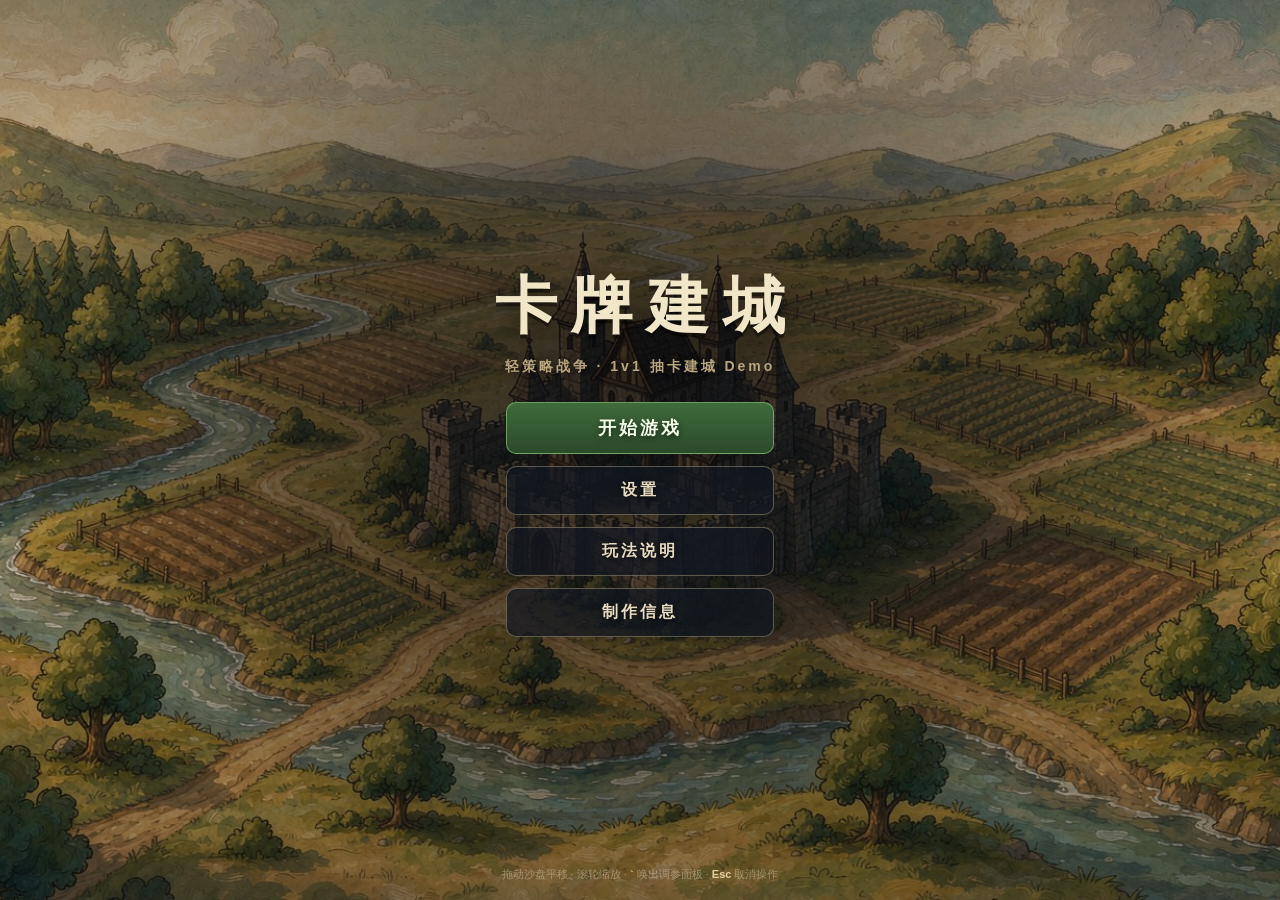
==== index.html @ 08266a79 "Pages 部署树（第七十五次·无等轴）：运行必需文件瘦身版（vivid 底图+卡面+据点+台基等轴观感由代码程序化）+ README-作品集/云试玩报告保留" ====
<!DOCTYPE html>
<html lang="zh-CN">
<head>
<meta charset="UTF-8">
<meta name="viewport" content="width=device-width, initial-scale=1.0, maximum-scale=1.0, user-scalable=no, viewport-fit=cover">
<meta name="apple-mobile-web-app-capable" content="yes">
<title>卡牌建城 · 轻策略战争 Demo</title>
<link rel="icon" href="data:,">
<link rel="stylesheet" href="css/style.css">
</head>
<body>

<div id="app">
  <div id="stage">
    <canvas id="game" hidden></canvas>

    <!-- ============ UI 层（逻辑坐标 1280×720，由引擎整体缩放） ============
         网格制沙盘铺满 + 常驻手牌栏 + 右下角功能角标 + 弹出式抽卡/牌库
    -->
    <div id="ui">

      <!-- ---------- 顶栏（第六十次修订：组件化木横幅 —— 木纹平铺底 + 盾槽/圆槽/齿轮槽装饰件，资源叠槽内） ---------- -->
      <header id="topbar">
        <img class="tb-deco s-shield" src="assets/ui/topbar/slot-shield.png" alt="">
        <div class="tb-clock">
          <span id="clock">15:00</span>
          <span class="tb-sub" id="tickinfo">Tick 0 / 180</span>
        </div>

        <div class="tb-res"><span class="res-slot"><img class="tb-deco s-circle" src="assets/ui/topbar/slot-circle.png" alt=""><img class="res-ico" src="assets/ui/icons/energy.png" alt=""></span><b id="res-energy">20</b></div>
        <div class="tb-res"><span class="res-slot"><img class="tb-deco s-circle" src="assets/ui/topbar/slot-circle.png" alt=""><img class="res-ico" src="assets/ui/icons/food.png" alt=""></span><b id="res-food">40</b></div>
        <div class="tb-res"><span class="res-slot"><img class="tb-deco s-circle" src="assets/ui/topbar/slot-circle.png" alt=""><img class="res-ico" src="assets/ui/icons/soldier.png" alt=""></span><b id="tag-soldiers">0 / 60</b></div>

        <!-- ★ 第六十九次修订：事件预警条 + 事件 chip 从 display:none 的 #legacy-info 搬回顶栏
             —— 此前"查看/化解事件"与"事件预警"整个不可达（fulltest S11c 抓到的真 bug） -->
        <span id="event-meter" title="距下一张事件牌"><i id="event-bar-fill"></i><b id="event-bar-label">?</b></span>
        <span id="event-chip-slot" title=""></span>
        <button id="btn-policy" class="tb-btn tb-btn-text" title="查看/颁布政策"><img class="tb-ico" src="assets/ui/icons/ic-scroll.png" alt="">政策</button>
        <div class="tb-btns">
          <button id="btn-menu" class="tb-btn tb-btn-icon" title="主界面"><img class="tb-ico" src="assets/ui/icons/ic-home.png" alt=""></button>
          <button id="btn-pause" class="tb-btn tb-btn-icon" title="暂停 / 继续"><img class="tb-ico" src="assets/ui/icons/ic-pause.png" alt=""></button>
          <button id="btn-reset" class="tb-btn tb-btn-icon" title="重置本局"><img class="tb-ico" src="assets/ui/icons/ic-reset.png" alt=""></button>
          <button id="btn-debug" class="tb-btn tb-btn-icon" title="调参面板（快捷键 `）"><img class="tb-ico" src="assets/ui/icons/ic-tune.png" alt=""></button>
        </div>
      </header>

      <!-- 隐藏保留：旧顶栏信息位的 id（ui.js 仍在更新；视觉信息已由顶栏横幅与沙盘标签承接） -->
      <div id="legacy-info" style="display:none">
        <span class="tag" id="tag-castle">主城 Lv1</span>
        <span class="tag" id="tag-slots">建筑位 0 / 10</span>
        <span id="policy-tray"></span>
        <span id="event-meter"><i id="event-bar-fill"></i><b id="event-bar-label">?</b></span>
        <span class="tag tag-dim" id="tag-phase"></span>
      </div>
      <!-- ---------- 主体 ---------- -->
      <main id="main">

        <!-- 沙盘：Canvas 铺满，城市格逐格对齐 -->
        <section id="board">
          <canvas id="sandbox"></canvas>
          <div id="relic-tray" title="遗物：弃牌奖励获得，永久生效"></div>

          <div class="board-head">
            <span class="bh-title">沙盘</span>
            <span class="muted">拖动平移 · 滚轮缩放 · 点我方部队再点建筑派兵 · 悬停顶栏资源看产出明细</span>
            <span class="bh-right">
              <button id="btn-recenter" class="bh-btn">⌖ 回城</button>
              <span class="muted">可建 <b id="slot-count">0</b>/<b id="slot-max">10</b> 格</span>
              <span class="muted" id="road-budget" title="道路额度：每方主动铺路的格数上限（预设官道、桥不占额度）。铺满后要拆掉旧路才能继续铺。单价随已铺格数递增（每 20 格 +1⚡）。">道路 <b id="road-count">0</b>/<b id="road-cap">100</b> <b id="road-price"></b></span>
            </span>
          </div>

          <div id="hint" class="hint">点右下角「抽卡」翻 5 张 → 挑便宜的买 → 把手牌拖到地图空地上建造（必须与主城或己方建筑相邻）</div>

          <!-- 选中建筑/主城时的操作条 -->
          <div id="tile-actions" class="hidden">
            <span id="ta-title"></span>
            <button id="ta-upgrade" class="ta-btn ta-up"></button>
            <button id="ta-demolish" class="ta-btn ta-del"></button>
            <button id="ta-close" class="ta-close">×</button>
          </div>

          <!-- 右下角功能角标：牌库 / 抽卡 / 弃牌 -->
          <div id="corner-ui">
            <button class="corner-btn corner-danger" id="btn-discard" title="弃牌模式：点一张手牌弃掉">
              <img class="ck-icon" src="assets/ui/icons/ic-discard.png" alt="">
              <b class="ck-badge" id="discard-count">0</b>
              <em class="ck-label">弃牌</em>
            </button>
            <button class="corner-btn" data-modal="pool">
              <img class="ck-icon" src="assets/ui/icons/ic-deck.png" alt="">
              <b class="ck-badge" id="pool-count">0</b>
              <em class="ck-label">牌库</em>
            </button>
            <button class="corner-btn corner-primary" data-modal="shop">
              <img class="ck-icon" src="assets/ui/icons/ic-draw.png" alt="">
              <b class="ck-badge" id="shop-cost">1</b>
              <em class="ck-label">抽卡</em>
            </button>
            <button class="corner-btn corner-gold" data-modal="quest">
              <img class="ck-icon" src="assets/ui/icons/ic-quest.png" alt="">
              <b class="ck-badge" id="quest-star">☆0</b>
              <em class="ck-label">任务</em>
            </button>
          </div>
        </section>

        <!-- 常驻手牌栏 -->
        <section id="hand-bar">
          <div class="row-body">
            <div id="hand-slots" class="card-row"></div>
            <div class="hb-spacer"></div>
            <span class="muted hb-count" id="hand-count">0 / 5</span>
          </div>
        </section>

      </main>

      <!-- 资源产出明细（鼠标悬停顶栏三个资源时弹出） -->
      <div id="res-tip" class="hidden"></div>

      <!-- 胜负结算 -->
      <div id="result-overlay" class="hidden">
        <div id="result-card">
          <div id="result-icon"></div>
          <div id="result-title"></div>
          <div id="result-sub"></div>
          <div class="result-btns">
            <button id="result-restart">再来一局</button>
            <button id="result-menu" class="result-btn-ghost">回到主界面</button>
          </div>
        </div>
      </div>

    </div><!-- /#ui -->

    <!-- ---------- 弹出层：抽卡 / 牌库 ---------- -->
    <div id="modal" class="hidden">
      <div class="modal-box">
        <div class="modal-head">
          <span class="rh-title" id="modal-title">抽卡</span>
          <span class="muted" id="modal-sub"></span>
          <button id="modal-close" class="modal-close">×</button>
        </div>
        <div class="modal-body">
          <div id="pane-shop" class="pane">
            <div id="shop-cards" class="card-row"></div>
            <div class="shop-foot">
              <button id="btn-open" class="btn btn-primary">抽取 · 3 ⚡</button>
              <div id="shop-hint" class="muted small">点击候选卡按标价买入 · 买完拖下方手牌到城市格建造</div>
              <div id="shop-cur-cost" class="muted small"></div>
            </div>
          </div>
          <div id="pane-reward" class="pane hidden">
            <div id="reward-cards" class="reward-cards"></div>
          </div>
          <div id="pane-policy" class="pane hidden">
            <div id="policy-cards" class="reward-cards"></div>
            <div id="policy-hint" class="muted small"></div>
          </div>
          <div id="pane-quest" class="pane hidden">
            <div id="quest-list"></div>
          </div>
          <div id="pane-pool" class="pane hidden">
            <div id="pool-cards" class="pool-grid"></div>
          </div>
        </div>
      </div>
    </div>

    <!-- ---------- 主界面（覆盖层，最后渲染 → 永远在最上） ---------- -->
    <div id="menu">
      <div id="menu-bg"></div>
      <div class="menu-inner">
        <div class="menu-brand">
          <h1 class="menu-title" id="menu-title">卡牌建城</h1>
          <p class="menu-sub" id="menu-sub">轻策略战争 · 1v1 抽卡建城 Demo</p>
        </div>

        <div class="menu-btns" id="menu-btns">
          <button class="menu-btn menu-btn-primary" data-act="start">开始游戏</button>
          <button class="menu-btn" data-act="settings">设置</button>
          <button class="menu-btn" data-act="help">玩法说明</button>
          <button class="menu-btn" data-act="about">制作信息</button>
        </div>

        <div class="menu-panel hidden" id="menu-panel">
          <div class="mp-head">
            <span class="mp-title" id="mp-title"></span>
            <button class="mp-close" id="mp-close" title="返回">×</button>
          </div>
          <div class="mp-body" id="mp-body"></div>
        </div>

        <div class="menu-foot">拖动沙盘平移 · 滚轮缩放 · <b>`</b> 唤出调参面板 · <b>Esc</b> 取消操作</div>
      </div>
    </div>

  </div><!-- /#stage -->

  <!-- 调试面板：按 ` 或 D 唤出 -->
  <div id="debug" class="hidden">
    <div class="dbg-head">调试面板 <span id="fps">60</span> fps
      <button id="dbg-close">×</button>
    </div>
    <div id="dbg-body"></div>
  </div>
</div>

<!-- 竖屏引导（第四十八次修订）：手机竖屏时提示横屏；桌面（宽 > 820px）不受影响。
     纯 CSS 控制（媒体查询），无 JS 参与 -->
<div id="rotate-hint">
  <div class="rh-icon">📱</div>
  <div class="rh-text">请将手机<b>横过来</b>游玩<br><span>本作为横屏设计 · 1v1 沙盘战场需要横向空间</span></div>
</div>

<!-- 新手引导（第四十八次修订）：开局选择界面 + 软引导层（手指/气泡/跳过）。
     逻辑在 js/tutorial.js；由 menu.js start() 的新局分支触发 -->
<div id="tut-choice" class="hidden">
  <div class="tc-box">
    <div class="tc-title">第一次玩？</div>
    <div class="tc-sub">6 步教你完成开局（抽卡 → 建城 → 出兵），大约 1 分钟。<br>引导期间游戏暂停，随时可以跳过。</div>
    <button id="tut-accept" class="tb-btn tc-accept">查看新手引导</button>
    <button id="tut-skip" class="tb-btn tb-btn-ghost">跳过，直接开始</button>
  </div>
</div>
<div id="tutorial" class="hidden">
  <div id="tut-bubble" class="hidden">
    <div id="tut-text"></div>
    <button id="tut-next" class="tb-btn hidden">下一步</button>
  </div>
  <div id="tut-finger" class="hidden">👆</div>
  <button id="tut-skip-run" class="tb-btn tb-btn-ghost">跳过引导 »</button>
</div>

<!-- 顺序不能改：engine -> config -> game -> sandbox -> ui -> menu -> main -->
<script src="js/engine.js"></script>
<script src="js/config.js"></script>
<script src="js/game.js"></script>
<script src="js/sandbox.js"></script>
<script src="js/ui.js"></script>
<script src="js/menu.js"></script>
<script src="js/tutorial.js"></script>
<script src="js/main.js"></script>
<script>
/* 竖屏提示双保险（第七十五次修订）：微信 X5/XWeb 内核对 orientation 媒体查询的
 * 旋转响应不可靠（用户实机：转横屏后提示不消失）。JS 监听 resize 显式控制显隐，
 * 内联样式优先级高于 CSS 媒体查询；桌面（宽 > 820px）不受影响。 */
(function () {
  var el = document.getElementById('rotate-hint');
  if (!el) return;
  function sync() {
    var portrait = window.innerHeight > window.innerWidth;
    var narrow = window.innerWidth <= 820;
    el.style.display = (portrait && narrow) ? 'flex' : 'none';
  }
  window.addEventListener('resize', sync);
  window.addEventListener('orientationchange', sync);
  sync();
})();
</script>
</body>
</html>
---- css/style.css ----
/* ---------- 顶栏（★ 第六十次修订：组件化木横幅 —— 木纹平铺底 + 盾槽/圆槽/齿轮槽装饰件，资源叠槽内） ---------- */
/* ★ 第六十五次修订：顶栏高度此前被装饰件（盾牌固有 275px）撑到 275px —— 面板写的是 flex:0 0 56px，
 *   但 flex item 的 min-height:auto 会以内容最小高度为准，于是沙盘被压到只剩 433px。
 *   改为「写死高度 + min-height:0 + 装饰件 height:100%」，恢复设计意图。 */
:root { --tb-h: 64px; }
#topbar {
  flex: 0 0 var(--tb-h); height: var(--tb-h); min-height: 0;
  box-shadow: inset 0 3px 7px rgba(0,0,0,.5), inset 0 -4px 9px rgba(0,0,0,.45), 0 3px 8px rgba(0,0,0,.5);
  display: flex; align-items: center; gap: 4px;
  padding: 0 10px 0 4px;
  white-space: nowrap;
  background: url('../assets/ui/topbar/topbar-wood-tile.png') repeat-x left center / auto 100%;
  border: none;
  pointer-events: auto;
  position: relative;
}
.tb-deco { height: 100%; width: auto; display: block; filter: drop-shadow(0 2px 3px rgba(0,0,0,.6)); }
.tb-clock {
  display: flex; flex-direction: column; line-height: 1.15;
  min-width: 128px; white-space: nowrap;
}
.tb-clock #clock { font-size: 20px; font-weight: 800; font-variant-numeric: tabular-nums; color: #f0e8d8; }
.tb-clock .tb-sub { font-size: 10.5px; color: #c8d4e4; font-variant-numeric: tabular-nums; }
.tb-res {   /* 资源组：圆槽徽章（内嵌图标） + 数字 */
  position: relative;
  display: flex; align-items: center; gap: 9px;
  height: 100%; padding: 0 15px 0 2px; white-space: nowrap; flex: 0 0 auto;
}
.res-slot { position: relative; width: 46px; height: 46px; flex: 0 0 46px; display: flex; align-items: center; justify-content: center;
            filter: drop-shadow(0 2px 3px rgba(0,0,0,.55)); }
.res-slot .s-circle { position: absolute; inset: 0; width: 100%; height: 100%; }
.res-slot .res-ico { position: relative; z-index: 1; width: 27px; height: 27px; background: none; border-radius: 0; }
.tb-res b { white-space: nowrap; font-size: 20px; font-weight: 800; color: #f4ecdc; text-shadow: 0 1px 2px rgba(0,0,0,.6); font-variant-numeric: tabular-nums; }

.tb-btns { margin-left: auto; display: flex; gap: 6px; align-items: center; flex: 0 0 auto; }
.tb-btn {
  pointer-events: auto; font: inherit; font-weight: 700;
  padding: 5px 12px; border-radius: 6px;
  border: none; filter: drop-shadow(0 2px 3px rgba(0,0,0,.55));
  background: url('../assets/ui/crops/btn-stone.png') center / 100% 100% no-repeat;
  color: #f4ecd8; text-shadow: 0 1px 2px rgba(0,0,0,.65);
  cursor: pointer; transition: filter .12s, transform .1s;
}
.tb-btn-text { font-size: 13px; white-space: nowrap; display: inline-flex; align-items: center; gap: 6px; }
.tb-ico { width: 26px; height: 26px; display: block; }
.tb-btn-icon .tb-ico { width: 27px; height: 27px; }
.tb-btn.on { filter: brightness(1.25) saturate(1.2); box-shadow: inset 0 0 0 2px rgba(255,209,102,.9); }
.tb-btn-icon { width: 42px; height: 34px; padding: 0; font-size: 17px; display: flex; align-items: center; justify-content: center; }
.tb-btn:hover { filter: brightness(1.18); }
.tb-btn:active { transform: scale(.96); }/* =============================================================
 * style.css —— 卡牌建城 Demo（Phase 3a）
 *
 * 视觉参考《卡牌城镇》(Cardboard Town)：蓝图风卡牌 + 网格草地地图
 * 逻辑分辨率 1280×720，由引擎把 #ui 整体 scale 到窗口，故此处一律写逻辑 px
 * ============================================================= */

* { margin: 0; padding: 0; box-sizing: border-box; }

html, body {
  width: 100%; height: 100%; overflow: hidden;
  background: #0a0f16;
  font-family: -apple-system, "PingFang SC", "Microsoft YaHei", "Helvetica Neue", sans-serif;
  color: #e8eef8;
  touch-action: none;
  user-select: none; -webkit-user-select: none;
  -webkit-tap-highlight-color: transparent;
}

#app { position: relative; width: 100%; height: 100dvh; display: flex; align-items: center; justify-content: center; }
#stage { position: relative; overflow: hidden; }
#game { display: block; width: 100%; height: 100%; background: #0f1420; }
#game[hidden] { display: none; }

#ui {
  position: absolute; left: 0; top: 0;
  /* ★ 第四十八次修订：尺寸由引擎按窗口动态设置（响应式），不再固定 1280×720 */
  width: 100%; height: 100%;
  pointer-events: none;
  display: flex; flex-direction: column;
  background: #0b1018;
  overflow: hidden;
}

/* ==================== 顶栏 ==================== */

/* ---------- 弹窗（★ 第六十三次修订：i2i 横版羊皮纸木框 panel-wide.png，替换 CSS 纯色）
 * ★ 第六十五次修订：合并此前重复三份的 .modal-head/.modal-close 规则（后者一直在覆盖前者），
 *   并把标题/副标题改成"两行式"大字排版 —— 标题独占一行大字衬线，副标题下沉一行。 */
.modal-box {
  width: 800px; height: 512px; max-height: none;
  border-radius: 6px; border: none;
  background: url('../assets/ui/panel-wide.jpg') center / 100% 100% no-repeat;
  box-shadow: 0 18px 50px rgba(0,0,0,.6);
  padding: 5.6% 6.2% 4.4% 6.4%;             /* 内容落在羊皮纸内区（木框厚约 5.4%/8%） */
  display: flex; flex-direction: column; gap: 8px;
  position: relative;
}
.modal-head { display: flex; flex-direction: column; align-items: flex-start; gap: 1px; }
.modal-head .rh-title {
  font-size: 25px; font-weight: 800; letter-spacing: 2px; line-height: 1.15; color: #4a3520;
  font-family: Georgia, 'Times New Roman', 'Songti SC', 'SimSun', serif;
  text-shadow: 0 1px 0 rgba(255,250,235,.85), 0 2px 4px rgba(120,90,55,.22);
}
#modal-sub { font-size: 13.5px; line-height: 1.3; letter-spacing: .5px; color: #6b5744; }
.modal-close {
  position: absolute; right: 5.2%; top: 6.2%;
  margin: 0; font: inherit; font-size: 20px; line-height: 1;
  width: 34px; height: 34px; border-radius: 50%;
  border: 1px solid rgba(74,53,32,.35); background: rgba(74,53,32,.10);
  color: #4a3520; cursor: pointer;
  display: flex; align-items: center; justify-content: center;
}
.modal-close:hover { background: rgba(74,53,32,.24); }
.modal-body { flex: 1 1 auto; min-height: 0; }
.modal-box .muted { color: #6b5744; }
#legacy-info { display: none; }

/* ==================== 主体 ==================== */

#main { flex: 1 1 auto; display: flex; flex-direction: column; gap: 6px; padding: 6px; min-height: 0; position: relative; }

/* ---------- 沙盘 ---------- */

#board {
  flex: 1 1 auto; position: relative; min-height: 0;
  /* ★ 第四十八次修订：min-height 300px 会在手机横屏（390px 高）把顶栏+手牌挤出屏幕；
   *   改 0 交给 flex 分配 —— 桌面高度充裕时沙盘照样撑满，行为不变。 */
  border-radius: 12px; border: 1px solid #2d4426;
  background: #44692f;
  overflow: hidden;
  pointer-events: auto;
}

#sandbox { position: absolute; inset: 0; width: 100%; height: 100%; display: block; cursor: grab; }
#sandbox.grabbing { cursor: grabbing; }

.board-head {
  position: absolute; left: 0; right: 0; top: 0;
  display: flex; align-items: center; gap: 10px;
  padding: 6px 12px;
  background: linear-gradient(rgba(8,14,10,.78), rgba(8,14,10,0));
  pointer-events: none;
}
.bh-title { font-size: 15px; font-weight: 800; color: #dbe8d0; letter-spacing: 1px; }
.bh-right { margin-left: auto; display: flex; align-items: center; gap: 10px; }
/* ★ 第六十五次修订：小按钮同样素材化（plate-green 九宫格），替换纯色胶囊 */
.bh-btn {
  pointer-events: auto;
  font: inherit; font-size: 13px; font-weight: 700;
  padding: 4px 12px; border-radius: 0; color: #f2ecdc;
  background: none;
  border: 9px solid transparent;
  border-image: url('../assets/ui/buttons/plate-green.png') 16% fill stretch;
  text-shadow: 0 1px 2px rgba(0,0,0,.75);
  cursor: pointer; transition: filter .12s;
  display: inline-flex; align-items: center; gap: 5px;
}
.bh-btn:hover { filter: brightness(1.18); }
.bh-ico { width: 17px; height: 17px; display: block; filter: drop-shadow(0 1px 1px rgba(0,0,0,.6)); }
.muted { font-size: 12px; color: #9db894; }
.muted b { color: #dbe8d0; }

/* ==================== 资源产出明细（悬停顶栏资源弹出） ==================== */

#res-tip {
  position: absolute;
  z-index: 400;
  min-width: 230px; max-width: 320px;
  padding: 9px 11px;
  border-radius: 10px;
  border: 1px solid #33507a;
  background: rgba(12,20,32,.97);
  box-shadow: 0 10px 30px rgba(0,0,0,.6);
  pointer-events: none;
  font-size: 11px;
  color: #cfe0f5;
}
#res-tip.hidden { display: none; }
.rt-head {
  display: flex; align-items: baseline; justify-content: space-between; gap: 12px;
  font-weight: 800; color: #fff;
  padding-bottom: 5px; margin-bottom: 5px;
  border-bottom: 1px solid rgba(255,255,255,.14);
}
.rt-head b { color: #7ed957; }
.rt-head.rt-cost { margin-top: 8px; color: #ffb877; }
.rt-head.rt-cost b { color: #ff9f43; }
.rt-list { list-style: none; display: flex; flex-direction: column; gap: 3px; }
.rt-list li { display: flex; justify-content: space-between; gap: 14px; color: #9dbdd8; }
.rt-list li b { color: #e8eef8; font-variant-numeric: tabular-nums; white-space: nowrap; }
.rt-list li.rt-none { color: #5f7593; }
.rt-list li.rt-boost { color: #c4b5fd; }
.rt-list li.rt-boost b { color: #c4b5fd; }

#outer-list {
  position: absolute; left: 10px; top: 30px;
  display: flex; flex-direction: column; gap: 4px;
  pointer-events: none;
}
.outer-item {
  display: flex; align-items: center; gap: 6px;
  padding: 2px 8px; border-radius: 6px;
  background: rgba(10,18,10,.55); border: 1px solid rgba(255,255,255,.12);
  font-size: 10px; color: #cfe0d0;
}
.oi-icon { font-size: 11px; }
.oi-name { font-weight: 700; }
.oi-sub { margin-left: 4px; color: #a9c9a0; font-variant-numeric: tabular-nums; }

/* ---------- 城市格（逐格对齐到地图格子，透明底） ---------- */

#city-grid { position: absolute; inset: 0; pointer-events: none; }

.cell {
  position: absolute;
  display: flex; flex-direction: column;
  align-items: center; justify-content: center;
  overflow: hidden;
  pointer-events: auto;
  transition: box-shadow .12s, background .12s;
}
.cell.blocked { pointer-events: none; }
.cell.empty { cursor: pointer; }
.cell.empty .cell-plus { font-size: 14px; color: rgba(255,255,255,.4); text-shadow: 0 1px 2px rgba(0,0,0,.6); }
.cell.castle { cursor: default; }
.cell.castle .cell-icon { font-size: 22px; filter: drop-shadow(0 2px 3px rgba(0,0,0,.5)); }
.cell.built { background: rgba(18,28,44,.6); border-radius: 6px; }

.cell-icon { font-size: 15px; line-height: 1; }
.cell-name { font-size: 9px; font-weight: 800; line-height: 1.1; color: #fff; text-shadow: 0 1px 2px rgba(0,0,0,.85); }
.cell-name .lv { color: #ffd23f; font-size: 8px; }
.cell-sub { font-size: 8px; color: #eef4ff; text-shadow: 0 1px 2px rgba(0,0,0,.85); line-height: 1.1; }

.cell-acts { display: flex; gap: 2px; }
.mini {
  pointer-events: auto; font: inherit; font-size: 8px; line-height: 1;
  padding: 2px 3px; border-radius: 3px;
  border: 1px solid rgba(255,255,255,.35);
  background: rgba(15,25,40,.85); color: #e8f0ff;
  cursor: pointer; white-space: nowrap;
}
.mini:hover { filter: brightness(1.3); }
.mini:disabled { opacity: .4; cursor: default; filter: none; }
.mini-danger { background: rgba(60,18,18,.88); color: #ffc9c9; border-color: rgba(255,120,120,.4); }
.mini-merge { background: rgba(20,42,16,.88); color: #c0f0a0; border-color: rgba(140,220,110,.4); }
.mini-castle { background: rgba(60,50,10,.9); color: #ffd23f; border-color: rgba(255,210,63,.45); }

.cell.pending { box-shadow: inset 0 0 0 2px #ffd23f88; }
.cell-badge {
  position: absolute; left: 0; right: 0; bottom: 0;
  font-size: 7px; text-align: center; background: #ffd23f; color: #1a1400; font-weight: 700;
}
.cell.drop-ok { box-shadow: inset 0 0 0 3px #4a9eff, inset 0 0 18px rgba(74,158,255,.4); }
.cell.drop-merge { box-shadow: inset 0 0 0 3px #7ed957, inset 0 0 18px rgba(126,217,87,.4); }

/* 提示条 */
.hint {
  position: absolute; left: 12px; bottom: 10px;
  font-size: 13px; color: #eaf4e0;
  padding: 5px 14px; border-radius: 999px;
  background: rgba(8,14,8,.82);
  border: 1px solid rgba(255,255,255,.18);
  white-space: nowrap; max-width: 900px;
  overflow: hidden; text-overflow: ellipsis;
  pointer-events: none; transition: color .15s, border-color .15s;
}
.hint-flash { color: #ffd23f; border-color: #c9a227; }

/* ---------- 格子操作条（选中建筑/主城时出现） ---------- */

#tile-actions {
  position: absolute; left: 40%; top: 40%;
  transform: translateX(-50%);
  display: flex; align-items: center; gap: 8px;
  padding: 7px 10px 7px 14px;
  border-radius: 11px;
  border: 1px solid #3a5580;
  background: rgba(14,24,38,.96);
  box-shadow: 0 8px 24px rgba(0,0,0,.55);
  pointer-events: auto;
  max-width: 640px;
}
#tile-actions.hidden { display: none; }
#ta-title {
  font-size: 12px; font-weight: 700; color: #e8eef8;
  font-variant-numeric: tabular-nums;
  white-space: nowrap; overflow: hidden; text-overflow: ellipsis;
}
.ta-btn {
  font: inherit; font-size: 12px; font-weight: 700;
  padding: 6px 12px; border-radius: 7px;
  border: 1px solid rgba(255,255,255,.35);
  background: rgba(255,255,255,.1); color: #e8eef8;
  cursor: pointer; white-space: nowrap;
  transition: background .12s, border-color .12s;
}
.ta-btn:hover { background: rgba(255,255,255,.2); }
.ta-btn:disabled { opacity: .4; cursor: default; }
.ta-btn.hidden { display: none; }
.ta-up { background: rgba(74,158,255,.22); border-color: rgba(74,158,255,.7); }
.ta-del { background: rgba(160,60,60,.28); border-color: rgba(255,120,120,.55); }
.ta-close {
  font: inherit; font-size: 15px; line-height: 1;
  width: 22px; height: 22px; border-radius: 6px;
  border: 1px solid rgba(255,255,255,.3); background: transparent;
  color: #9dbdd8; cursor: pointer;
}
.ta-close:hover { color: #fff; background: rgba(255,255,255,.15); }

/* ---------- 拖兵幽灵 ---------- */

.troop-ghost {
  position: fixed; z-index: 950;
  pointer-events: none;
  padding: 5px 12px;
  border-radius: 999px;
  border: 2px solid #4a9eff;
  background: rgba(10,20,34,.92);
  color: #fff;
  font-size: 14px; font-weight: 800;
  font-variant-numeric: tabular-nums;
  box-shadow: 0 6px 18px rgba(0,0,0,.55), 0 0 0 3px rgba(74,158,255,.25);
}

/* ---------- 胜负结算 ---------- */

#result-overlay {
  position: fixed; inset: 0; z-index: 900;
  display: flex; align-items: center; justify-content: center;
  background: rgba(4,8,14,.82);
  backdrop-filter: blur(3px);
}
#result-overlay.hidden { display: none; }
#result-card {
  text-align: center;
  padding: 34px 50px 30px;
  border-radius: 8px;
  border: 3px solid #6b4a2a;
  background: #ece0c6 url('../assets/ui/panel-wide.jpg') center / 100% 100% no-repeat;
  box-shadow: 0 24px 70px rgba(0,0,0,.7), inset 0 0 0 1px rgba(255,236,200,.5);
}
#result-icon { font-size: 56px; line-height: 1.1; filter: drop-shadow(0 3px 6px rgba(0,0,0,.4)); }
#result-title { font-size: 30px; font-weight: 900; margin-top: 8px; letter-spacing: 2px; color: #3a2c18; font-family: Georgia, 'Times New Roman', serif; text-shadow: 0 1px 0 rgba(255,244,214,.9); }
#result-sub { font-size: 13px; color: #5f4c38; margin-top: 8px; }
#result-restart {
  font: inherit; font-size: 14px; font-weight: 700;
  margin-top: 20px; padding: 10px 30px; border-radius: 9px;
  border: none;
  background: url('../assets/ui/crops/btn-stone.png') center / 100% 100% no-repeat;
  color: #f4ecd8; text-shadow: 0 1px 2px rgba(0,0,0,.65);
  cursor: pointer;
}
#result-restart:hover { filter: brightness(1.18); }

/* ---------- 右下角功能角标 ---------- */

#corner-ui {
  position: absolute; right: 12px; bottom: 10px;
  display: flex; gap: 8px;
  pointer-events: auto;
}
.corner-btn {
  font: inherit; position: relative;
  width: 68px; height: 68px;
  border-radius: 10px;
  border: 1px solid rgba(201,184,144,.45);
  background-color: #241c14;
  background-image: linear-gradient(180deg, rgba(255,236,200,.10), rgba(0,0,0,.28));
  box-shadow: inset 0 1px 0 rgba(255,236,200,.18), inset 0 -6px 12px rgba(0,0,0,.45);
  color: #fff; cursor: pointer;
  display: flex; flex-direction: column; align-items: center; justify-content: center;
  box-shadow: 0 4px 14px rgba(0,0,0,.45), inset 0 0 0 1px rgba(255,236,200,.22);
  transition: transform .1s, filter .12s;
}
.corner-btn:hover { transform: translateY(-2px); filter: brightness(1.12); }
.corner-btn.active { border-color: #ffd23f; box-shadow: 0 0 0 2px #ffd23f55, 0 4px 14px rgba(0,0,0,.45); }
/* ★ 第六十六次修订：三个 --shield 变量随盾影底图一并废弃 */
.corner-primary { border-color: rgba(255,209,102,.75); }
.corner-danger  { border-color: rgba(255,138,122,.6); }
/* ★ 第六十六次修订：盾影底图已废弃（图标本身即素材，叠加显得"拼接"） */
.corner-btn .ck-icon { position: relative; z-index: 1; filter: drop-shadow(0 2px 3px rgba(0,0,0,.7)); }
.corner-danger.active { border-color: #ff8f8f; box-shadow: 0 0 0 2px #ff8f8f55, 0 4px 14px rgba(0,0,0,.45); }
.ck-icon { width: 32px; height: 32px; display: block; object-fit: contain; }
.ck-badge {
  position: absolute; top: -6px; right: -6px;
  min-width: 22px; height: 18px; padding: 0 5px;
  border-radius: 999px; background: #ffd23f; color: #1a1400;
  font-size: 12px; font-weight: 800; line-height: 20px;
  font-variant-numeric: tabular-nums; box-shadow: 0 2px 5px rgba(0,0,0,.4);
}
.ck-label { font-style: normal; font-size: 12px; font-weight: 700; margin-top: 2px; }
.corner-btn.pulse { animation: pulse 1.6s infinite; }
@keyframes pulse {
  0%   { box-shadow: 0 0 0 0 rgba(255,210,63,.5), 0 4px 14px rgba(0,0,0,.45); }
  70%  { box-shadow: 0 0 0 10px rgba(255,210,63,0), 0 4px 14px rgba(0,0,0,.45); }
  100% { box-shadow: 0 0 0 0 rgba(255,210,63,0), 0 4px 14px rgba(0,0,0,.45); }
}

/* ---------- 手牌（第五十三次修订：无框化，对齐参考图 style-ref-2 第 6 板块） ----------
 * 卡牌直接浮在沙盘底部（居中扇形），**没有手牌面板** —— 沙盘吃满整行，地图更大。
 * 容器只负责定位，不拦截点击；弃牌区/hand-count 浮动在手牌两侧。 */

#hand-bar {
  position: absolute; left: 0; right: 0; bottom: 0;
  z-index: 30;
  display: flex; flex-direction: column; gap: 4px;
  padding: 0 0 10px;
  background: none; border: none; box-shadow: none; border-radius: 0;
  min-height: 0; flex: none;
  pointer-events: none;                 /* 容器透明不拦截，卡牌自身恢复 */
}
.row-head { display: none; }            /* 面板标题/常驻说明已移除（玩法说明里有全量） */
.rh-title { font-size: 13px; font-weight: 800; color: #a9bdd8; }
.hb-count { position: absolute; right: 18px; top: -4px; margin: 0; color: rgba(255,244,214,.75); font-weight: 700; font-size: 11px; text-shadow: 0 1px 3px rgba(0,0,0,.7); }
.row-body { flex: 1 1 auto; display: flex; align-items: center; justify-content: center; gap: 12px; min-height: 0; position: relative; }
.card-row { display: flex; gap: 9px; flex: 0 0 auto; }
#hand-slots { flex: 0 0 auto; }
.hb-spacer { display: none; }
.row-side {
  flex: 1 1 auto; min-width: 0; display: flex; flex-direction: column;
  justify-content: center; gap: 7px; padding-left: 16px;
  border-left: 1px solid #1e2b40; height: 100%;
}

/* ==================== 卡牌（第六十次修订：标准实体卡比例 0.716，宽版大气框 v5） ====================
 * 行业标准宽高比 63:88 ≈ 0.716（万智牌/宝可梦/炉石）—— 此前的 0.593 窄卡是瘦弱感根因。
 * 框 = i2i 宽版重生成（card-frame-v5.png），插画合成进窗口区。 */

.card {
  width: 120px; height: 168px; flex: 0 0 120px;
  border-radius: 8px;
  /* ★ 第六十五次修订：拆成独立属性 —— 用 background 简写 + var() 时，只要 --card-bg 未定义
   *   整条简写就会失效（政策/遗物/事件卡正是因此变成"空白卡"），拆开后只丢背景图。 */
  background-color: transparent;
  background-image: var(--card-bg);
  background-size: 100% 100%;
  background-position: center;
  background-repeat: no-repeat;
  box-shadow: 0 6px 16px rgba(0,0,0,.5);
  display: block;
  cursor: pointer;
  position: relative;
  transition: transform .14s cubic-bezier(.3,1.4,.5,1), box-shadow .12s, filter .12s;
  transform-origin: bottom center;
}
/* ★ 卡面按卡 key 映射：建筑五张各有专属场景插画；道路/效果/升级按类型共用 */
.card[data-key="farm"]     { --card-bg: url('../assets/ui/cards/farm-v5.jpg'); }
.card[data-key="atelier"]  { --card-bg: url('../assets/ui/cards/atelier-v5.jpg'); }
.card[data-key="power"]    { --card-bg: url('../assets/ui/cards/power-v5.jpg'); }
.card[data-key="barracks"] { --card-bg: url('../assets/ui/cards/barracks-v5.jpg'); }
.card[data-key="tower"]    { --card-bg: url('../assets/ui/cards/tower-v5.jpg'); }
.card[data-key="road"], .card[data-key="dirt"], .card[data-key="stone"], .card[data-key="avenue"] { --card-bg: url('../assets/ui/cards/road-v5.jpg'); }
.card[data-key="upgrade"]  { --card-bg: url('../assets/ui/cards/upgrade-v5.jpg'); }
.card[data-key="harvest"], .card[data-key="muster"], .card[data-key="repair"], .card[data-key="reclaim"],
.card[data-key="fastCrop"], .card[data-key="levy"], .card[data-key="rally"] { --card-bg: url('../assets/ui/cards/effect-v5.jpg'); }
/* ★ 第六十五次修订：政策 / 遗物 / 事件 三类三选一卡也走同一套"卡框 + 专属插画" */
.card[data-key="policy-farm"]    { --card-bg: url('../assets/ui/cards/policy-farm-v5.jpg'); }
.card[data-key="policy-war"]     { --card-bg: url('../assets/ui/cards/policy-war-v5.jpg'); }
.card[data-key="policy-balance"] { --card-bg: url('../assets/ui/cards/policy-balance-v5.jpg'); }
.card[data-key="relic-econ"]     { --card-bg: url('../assets/ui/cards/relic-econ-v5.jpg'); }
.card[data-key="relic-war"]      { --card-bg: url('../assets/ui/cards/relic-war-v5.jpg'); }
.card[data-key="event-bad"]      { --card-bg: url('../assets/ui/cards/event-bad-v5.jpg'); }
.card[data-key="event-choice"]   { --card-bg: url('../assets/ui/cards/event-choice-v5.jpg'); }
.card-back { --card-bg: url('../assets/ui/cards/back-v5.jpg'); cursor: default; }
.card-back:hover { filter: none; }
.card:hover { filter: brightness(1.06); }

/* 标题带：卡面顶部蓝图带（frame 实测 y 6.6%~17.8%）—— 大字号衬线，浅金压暗影 */
.card-name {
  position: absolute; left: 5%; right: 5%; top: 6.6%; height: 11.2%;
  display: flex; align-items: center; justify-content: center;
  text-align: center;
  font-family: Georgia, 'Times New Roman', 'Songti SC', 'SimSun', serif;
  font-size: 13px; font-weight: 700;
  letter-spacing: 1.5px; color: #f7edd3;
  text-shadow: 0 1px 0 rgba(0,0,0,.8), 0 2px 5px rgba(0,0,0,.65);
  white-space: nowrap; overflow: hidden;
}
/* 信息面板：描述留白（羊皮纸区 y 66%~89.4%） */
.card-desc {
  position: absolute; left: 11%; right: 11%; top: 67.5%; height: 21%;
  font-size: 9.5px; line-height: 1.38; color: #4a3826; text-align: center;
  overflow: hidden;
}
.card-cost-num {   /* 费用角标：左上金属圆槽 + 金色数字（卡名居中后缩小让位） */
  position: absolute; left: 2.5%; top: 2.6%;
  width: 19%; aspect-ratio: 1;
  background: url('../assets/ui/icons/gem-socket.png') center / 100% 100% no-repeat;
  display: flex; align-items: center; justify-content: center;
  font-size: 15px; font-weight: 800; color: #ffe6a6;
  font-family: Georgia, 'Times New Roman', serif;
  text-shadow: 0 1px 2px rgba(0,0,0,.95), 0 0 7px rgba(255,200,80,.55);
  font-variant-numeric: tabular-nums;
}
/* 品质/类型徽章（政策·遗物·事件）：同款金属圆槽，字色由 .tier-* 决定 */
.card-badge {
  position: absolute; left: 2.5%; top: 2.6%;
  width: 19%; aspect-ratio: 1;
  background: url('../assets/ui/icons/gem-socket.png') center / 100% 100% no-repeat;
  display: flex; align-items: center; justify-content: center;
  font-family: Georgia, 'Times New Roman', 'Songti SC', serif;
  font-size: 14px; font-weight: 800; line-height: 1;
  text-shadow: 0 1px 2px rgba(0,0,0,.95);
}
.card-badge.tier-0 { text-shadow: 0 1px 2px #000, 0 0 7px rgba(205,127,50,.85); }
.card-badge.tier-1 { text-shadow: 0 1px 2px #000, 0 0 7px rgba(220,220,225,.85); }
.card-badge.tier-2 { text-shadow: 0 1px 2px #000, 0 0 8px rgba(255,209,102,.95); }
.card-badge.tier-bad { text-shadow: 0 1px 2px #000, 0 0 8px rgba(255,138,122,.95); }
.card-badge.kind-relic { color: #ffd98a; text-shadow: 0 1px 2px #000, 0 0 8px rgba(255,205,90,.9); }
/* 三选一卡（政策/遗物/事件）：羊皮纸区多一行副标题，正文相应下移放大 */
.card-choice .card-kind-line {
  position: absolute; left: 9%; right: 9%; top: 65.6%; height: 9.5%;
  display: flex; align-items: center; justify-content: center;
  font-family: Georgia, 'Times New Roman', 'Songti SC', serif;
  font-size: 11.5px; letter-spacing: 1.8px; color: #8a6c47;
  white-space: nowrap; overflow: hidden;
}
.card-choice .card-desc { top: 73.6%; height: 16%; font-size: 13px; line-height: 1.38; }
.card-tag {
  position: absolute; top: 44%; right: 3%;
  font-size: 7px; padding: 1px 4px; border-radius: 999px;
  background: rgba(90,61,30,.78); color: #fff4e0; font-weight: 700;
}

/** 遗物托盘（横放：顶部信息栏下方右侧，不挡地图核心区） */
#relic-tray {
  position: absolute; top: 56px; right: 12px;
  display: flex; gap: 6px; align-items: center;
  padding: 5px 8px; border-radius: 10px;
  border: 1px solid rgba(255,210,63,.35);
  background: rgba(10,16,26,.72);
  min-height: 40px; min-width: 40px;
  pointer-events: auto; z-index: 30;
}
#relic-tray:empty::after {
  content: '遗物'; font-size: 11px; color: rgba(255,210,63,.4);
  font-weight: 700; letter-spacing: 2px;
}
.relic-chip {
  width: 34px; height: 34px; border-radius: 8px;
  display: flex; align-items: center; justify-content: center;
  font-size: 22px; cursor: help;
  border: 1px solid rgba(255,210,63,.6);
  background: linear-gradient(160deg, rgba(138,109,47,.85), rgba(92,71,24,.85));
  box-shadow: 0 2px 8px rgba(0,0,0,.4);
  animation: relic-pop .35s ease;
}
@keyframes relic-pop { from { transform: scale(.3); } to { transform: scale(1); } }

/* ===== §19 政策（第十九次修订） ===== */
#policy-tray { display: flex; align-items: center; gap: 4px; margin-left: 6px; }
#btn-policy { padding: 3px 11px; font-size: 13px; height: 26px; }
.policy-chip {
  width: 24px; height: 24px; border-radius: 6px;
  display: flex; align-items: center; justify-content: center;
  font-size: 16px; cursor: help; flex: 0 0 auto;
  border: 1px solid rgba(255,255,255,.35);
  background: rgba(255,255,255,.06);
  animation: relic-pop .3s ease;
}
.policy-chip.tier-0 { border-color: rgba(205,127,50,.9);  background: rgba(205,127,50,.28); }
.policy-chip.tier-1 { border-color: rgba(220,220,225,.9); background: rgba(220,220,225,.26); }
.policy-chip.tier-2 { border-color: rgba(255,209,102,.95); background: rgba(255,209,102,.30);
                      box-shadow: 0 0 8px rgba(255,209,102,.35); }
.policy-chip.policy-empty { opacity: .3; border-style: dashed; font-size: 11px; }
.tier { font-size: 11px; padding: 1px 5px; border-radius: 4px; margin-left: 3px; }
.tier-0 { color: #cd7f32; }
.tier-1 { color: #dcdce1; }
.tier-2 { color: #ffd166; }
.card-dim { opacity: .55; }
#policy-hint { margin-top: 8px; text-align: center; font-size: 13px; line-height: 1.5; }

/* ===== §20 事件牌 / §21 星级任务（第二十次修订） ===== */
.tier-bad { color: #ff8a7a; font-size: 11px; padding: 1px 5px; border-radius: 4px; margin-left: 3px;
            border: 1px solid rgba(255,138,122,.45); }
.card-event { border-color: rgba(255,138,122,.55); }
.policy-chip.tier-bad { border-color: rgba(255,138,122,.7); background: rgba(255,138,122,.2); }
.corner-gold { border-color: rgba(255,209,102,.7); }
.corner-gold .ck-icon { filter: drop-shadow(0 0 4px rgba(255,209,102,.5)); }
.quest-star { margin-bottom: 12px; padding: 10px 12px; border-radius: 10px;
              border: 1px solid rgba(255,255,255,.12); background: rgba(255,255,255,.04); }
.quest-star-title { font-size: 15px; font-weight: 700; margin-bottom: 8px; letter-spacing: 1.5px; }
.quest-done   { border-color: rgba(126,217,87,.5); background: rgba(126,217,87,.08); }
.quest-done .quest-star-title { color: #7ed957; }
.quest-active { border-color: rgba(255,209,102,.55); background: rgba(255,209,102,.07); }
.quest-active .quest-star-title { color: #ffd166; }
.quest-locked { opacity: .45; }
.quest-row { display: flex; justify-content: space-between; gap: 12px;
             padding: 4px 0; font-size: 15px; color: #cfd4dd; }
.quest-row.quest-ok { color: #7ed957; }
.quest-row b { flex: 0 0 auto; font-variant-numeric: tabular-nums; }

/* ===== §20 事件预警条（第二十一次修订：可视化预期） ===== */
/* ★ 第六十九次修订：事件预警条搬进顶栏（此前在 display:none 的 legacy-info 里不可见） */
#event-meter {
  position: relative; width: 78px; height: 20px; border-radius: 10px;
  border: 1px solid rgba(255,255,255,.28); background: rgba(0,0,0,.42);
  overflow: hidden; cursor: help; flex: 0 0 auto; margin-left: 4px;
  box-shadow: inset 0 1px 3px rgba(0,0,0,.5);
}
#event-chip-slot { display: flex; align-items: center; flex: 0 0 auto; margin-left: 2px; }
#event-chip-slot:empty { display: none; }
#event-chip-slot .event-chip {
  width: 28px; height: 28px; border-radius: 7px; font-size: 16px;
  cursor: pointer; animation: relic-pop .3s ease;
  pointer-events: auto;
}
#event-chip-slot .event-chip:hover { transform: translateY(-1px) scale(1.08); filter: brightness(1.15); }
#event-bar-fill {
  position: absolute; left: 0; top: 0; bottom: 0; width: 0%;
  background: linear-gradient(90deg, rgba(126,180,255,.55), rgba(126,180,255,.85));
  transition: width .6s linear;
}
#event-bar-label {
  position: absolute; inset: 0; display: flex; align-items: center; justify-content: center;
  font-size: 11px; font-weight: 700; color: #e8ecf4; font-style: normal;
  text-shadow: 0 1px 2px rgba(0,0,0,.6); font-variant-numeric: tabular-nums;
}
#event-meter.event-soon { border-color: rgba(255,107,107,.9); }
#event-meter.event-soon #event-bar-fill {
  background: linear-gradient(90deg, rgba(255,107,107,.6), rgba(255,107,107,.95));
  animation: event-pulse 1s ease-in-out infinite;
}
#event-meter.event-soon #event-bar-label { color: #ffd7d7; }
@keyframes event-pulse { 0%,100% { opacity: .75; } 50% { opacity: 1; } }

/* ===== §21 临门提示（第二十二次修订） ===== */
#quest-star.quest-near {
  color: #ffd166; animation: quest-flash 0.9s ease-in-out infinite;
  text-shadow: 0 0 6px rgba(255,209,102,.6);
}
@keyframes quest-flash { 0%,100% { opacity: 1; } 50% { opacity: .45; } }

/* ===== 抽卡面板：竖卡 108×162，描述常显 ===== */
#shop-cards { display: flex; gap: 12px; width: 100%; justify-content: center; }
#shop-cards .card { width: 108px; height: 162px; flex: 0 0 108px; }
#shop-cards .card-desc { display: block; font-size: 9.5px; }
#shop-cards .card-name { font-size: 11.5px; letter-spacing: 1px; }
#shop-cards .card-cost-num { font-size: 13px; }

/* ===== 遗物托盘：左上角横放（杀戮尖塔同位） ===== */
#relic-tray { left: 12px; right: auto; }

.relic-chip { position: relative; }
.relic-badge {
  position: absolute; right: -4px; bottom: -4px;
  font-size: 10px; font-weight: 800; line-height: 1;
  padding: 2px 4px; border-radius: 999px;
  background: #ffd23f; color: #3a2c08;
  border: 1px solid rgba(0,0,0,.4);
}

  /** 弃牌奖励·遗物 与 政策三选一、事件牌（第六十五次修订：168×236 大气卡 + 专属插画） */
.reward-cards .card, #policy-cards .card {
  width: 182px; height: 254px; flex: 0 0 182px;
}
.reward-cards .card-name, #policy-cards .card-name { font-size: 18px; letter-spacing: 2px; }
.reward-cards .card-desc, #policy-cards .card-desc { display: block; font-size: 13px; }
.reward-cards .card-badge, #policy-cards .card-badge { font-size: 18px; }
#policy-cards { align-items: center; }
.reward-cards .card-relic:hover, #policy-cards .card:hover {
  box-shadow: 0 18px 38px rgba(0,0,0,.6);
  filter: brightness(1.07);
}

/** 弃牌奖励三选一 / 政策三选一 / 事件牌共用的卡排 */
.reward-cards {
  display: flex; gap: 24px; justify-content: center;
  padding: 10px 20px 8px;
}
.reward-cards .card { cursor: pointer; }

.card-empty { cursor: default; opacity: .5; }
.card-empty:hover { transform: none; }
.card-empty-text { font-size: 16px; color: rgba(90,61,30,.55); }
.card-poor, .card-full, .card-no { opacity: .42; }
.card-poor:hover, .card-full:hover, .card-no:hover { transform: none; }
.card-hand { cursor: grab; }
.card-hand:active { cursor: grabbing; }
.card.dragging { opacity: .3; }

/* 效果牌：紫调蓝图 */
.card-effect { --blue-a: #4b3d86; --blue-b: #2c2456; }

/* 牌库（只读） */
.card-pool { cursor: default; }
.card-pool:hover { transform: none; }

.pool-grid { display: flex; flex-wrap: wrap; gap: 9px; align-content: flex-start; }

/* ==================== 弹出层 ==================== */

#modal {
  position: absolute; inset: 0; z-index: 500;
  background: rgba(4,8,6,.72);
  display: flex; align-items: center; justify-content: center;
  pointer-events: auto;
}
#modal.hidden { display: none; }
/* ★ 第六十五次修订：此前只有 #pane-shop / #pane-pool 有 .hidden 规则，
 *   reward / policy / quest 三个面板的 hidden 从未生效 → 打开过的面板会层层堆叠。 */
.pane.hidden { display: none !important; }

.modal-body { flex: 1 1 auto; min-height: 0; overflow: auto; }
#pane-shop {
  display: flex; flex-direction: column;
  align-items: center; justify-content: center; gap: 12px;
}
#pane-shop.hidden, #pane-pool.hidden { display: none; }
#pane-pool { display: flex; align-items: flex-start; overflow-y: auto; }
.shop-foot {
  display: flex; flex-direction: column; align-items: center; gap: 5px;
}
.shop-foot .btn { min-width: 220px; }
.small { font-size: 12.5px; line-height: 1.35; color: #c8d8ee; text-align: center; }

/* ★ 第六十五次修订：弹窗按钮改用素材浮雕牌（border-image 九宫格，边框不随按钮拉宽而变形） */
.btn {
  pointer-events: auto; font: inherit; font-size: 15px; font-weight: 800;
  letter-spacing: 1.5px; cursor: pointer; color: #f6eeda;
  padding: 8px 30px; border-radius: 0;
  background: none;
  border: 14px solid transparent;
  border-image: url('../assets/ui/buttons/plate-gray.png') 16% fill stretch;
  text-shadow: 0 1px 2px rgba(0,0,0,.8);
  filter: drop-shadow(0 3px 5px rgba(0,0,0,.45));
  transition: filter .12s, transform .1s;
}
.btn-primary { border-image-source: url('../assets/ui/buttons/plate-blue.png'); }
.btn:hover { filter: brightness(1.15) drop-shadow(0 3px 6px rgba(0,0,0,.5)); }
.btn:active { transform: translateY(2px); }
.btn:disabled, .btn-primary:disabled { filter: grayscale(.65) brightness(.72); cursor: default; }

/* 手牌托盘：卡片像搁在一个凹槽里 */
#hand-bar .row-body {
  flex: 1 1 auto; display: flex; align-items: flex-end; gap: 8px;
  min-height: 0; position: relative; justify-content: center;
  padding: 0 20px;
  background: none; box-shadow: none; border-radius: 0;
  /* ★ 第六十七次修订：row-body 全宽且 pointer-events:auto，把右下角的四个功能角标
   *   全部盖住了 —— 角标点不动、弃牌也拖不进去。改成容器不拦截、卡牌自身恢复。 */
  pointer-events: none;
}
#hand-bar .row-body .card { pointer-events: auto; }

/* 手牌：卡拉满整条（格数可变），竖向排版保证信息完整，扇形微倾
   密度分级：dens-3（8 张）只缩字号，不隐藏任何信息 */
/* ★ 第五十五次修订：竖卡手牌 —— 大刀阔斧：150×210 大卡 + 真扇形叠放（杀戮尖塔式） */
#hand-slots { flex: 0 0 auto; display: flex; gap: 0; min-width: 0; align-items: flex-end; justify-content: center; }
#hand-slots .card {
  flex: 0 0 150px; width: 150px; height: 210px;
  margin-left: -46px;                      /* ★ 牌互相搭 30%（首张 margin 归零） */
  position: relative;
  overflow: visible;                       /* hover 上浮要溢出手牌栏 */
  transform-origin: bottom center;
  transform: rotate(var(--tilt, 0deg)) translateY(var(--lift, 0px));
}
#hand-slots .card:first-child { margin-left: 0; }
#hand-slots .card:not(.card-empty):hover {
  transform: rotate(0deg) translateY(-52px) scale(1.12);
  z-index: 60;
  box-shadow: 0 18px 44px rgba(0,0,0,.65);
}
#hand-slots .card:hover .card-desc { display: block; }

/* ★ 杀戮尖塔式选牌：点选后该卡升到手牌上方定格，目标选取期间保持（右键/点空处取消） */
#hand-slots .card.card-selected {
  transform: rotate(0deg) translateY(-96px) scale(1.22);
  z-index: 90;
  box-shadow: 0 0 0 2px rgba(255,209,102,.95), 0 0 22px rgba(255,180,60,.55), 0 20px 46px rgba(0,0,0,.7);
}

/* 密度分级：8 张时收紧叠放量 */
#hand-slots.dens-2 .card { margin-left: -58px; }
#hand-slots.dens-2 .card:first-child { margin-left: 0; }
#hand-slots.dens-3 .card { margin-left: -72px; }
#hand-slots.dens-3 .card:first-child { margin-left: 0; }

/* 空格：淡化的手绘框，不抢视觉 */
#hand-slots .card-empty {
  opacity: .3;
  box-shadow: none;
  background: #d8cdb4 url('../assets/ui/cards/empty-v5.jpg') center / 100% 100% no-repeat;
}
#hand-slots .card-empty:hover { transform: rotate(var(--tilt, 0deg)) translateY(var(--lift, 0px)); }

/* ★ 第六十六次修订（参考杀戮尖塔）：弃牌没有"拖到落区"，进入弃牌模式后
 *   可弃的手牌自己上浮 + 红色描边，点哪张弃哪张；落区一类的浮层已删。 */
#hand-bar.discard-mode {
  box-shadow: inset 0 14px 26px rgba(120,20,20,.28);
}
/* 弃牌堆（右下角标）拖拽悬停高亮：放大 + 金圈，告诉玩家"松手就弃" */
#btn-discard.dz-hover {
  transform: translateY(-4px) scale(1.12);
  border-color: #ffd166 !important;
  box-shadow: 0 0 0 3px rgba(255,209,102,.85), 0 0 22px rgba(255,180,60,.6), 0 10px 26px rgba(0,0,0,.6);
  z-index: 120;
}
#hand-bar.discard-mode .card:not(.card-empty) {
  cursor: crosshair;
  transform: rotate(0deg) translateY(-34px) scale(1.05);
  box-shadow: 0 0 0 2px rgba(255,120,110,.9), 0 0 16px rgba(255,90,80,.45), 0 14px 30px rgba(0,0,0,.6);
}
#hand-bar.discard-mode .card:not(.card-empty):hover {
  transform: rotate(0deg) translateY(-46px) scale(1.1);
  z-index: 70;
  box-shadow: 0 0 0 3px rgba(255,140,120,1), 0 0 22px rgba(255,90,80,.6), 0 16px 34px rgba(0,0,0,.65);
}

/* （弃牌落区样式已随落区一并删除） */

/* ==================== 拖拽浮影 ==================== */

.drag-ghost {
  position: fixed; width: 132px; height: 108px;
  margin-left: -66px; margin-top: -54px;
  pointer-events: none; z-index: 99999;
  border-radius: 6px; border: 2px solid #ffd23f;
  background: linear-gradient(160deg, #2f5b96, #1d3c68);
  box-shadow: inset 0 0 0 3px rgba(255,255,255,.15), 0 12px 34px rgba(0,0,0,.65);
  display: flex; flex-direction: column; align-items: center; justify-content: center;
  gap: 1px; opacity: .95; transform: scale(.95);
  color: #fff;
}
.drag-ghost .card-name { font-size: 12px; }


.drag-ghost .card-desc { font-size: 9px; color: #cfe0f5; }
.drag-ghost.ghost-effect { border-color: #7a9a7a; background: #3a4a3a; }

/* ==================== 调试面板 ==================== */

#debug {
  position: fixed; top: 12px; right: 12px;
  width: 258px; max-height: 90vh; overflow-y: auto;
  padding: 10px; border-radius: 10px;
  background: rgba(0,0,0,.9); border: 1px solid rgba(255,255,255,.15);
  font-size: 12px; z-index: 999; pointer-events: auto;
}
#debug.hidden { display: none; }
.dbg-head {
  display: flex; align-items: center; gap: 8px;
  font-weight: 700; margin-bottom: 8px; padding-bottom: 8px;
  border-bottom: 1px solid rgba(255,255,255,.12);
}
.dbg-head #fps { color: #6c6; }
.dbg-head button { margin-left: auto; background: none; border: 0; color: #fff; font-size: 16px; cursor: pointer; }
.dbg-group {
  margin: 10px 0 6px; padding-bottom: 4px;
  font-size: 11px; font-weight: 700; color: #ffd23f;
  border-bottom: 1px dashed rgba(255,255,255,.18);
}
.dbg-group:first-child { margin-top: 0; }
.dbg-row { display: flex; align-items: center; gap: 6px; margin-bottom: 6px; }
.dbg-row label { flex: 1; font-size: 11px; opacity: .88; word-break: break-all; line-height: 1.25; }
.dbg-row input[type=range] { width: 86px; }
.dbg-row .val { width: 42px; text-align: right; color: #ffd23f; font-variant-numeric: tabular-nums; }
.dbg-btn {
  margin: 4px 4px 0 0; padding: 5px 10px; font-size: 11px;
  border: 1px solid rgba(255,255,255,.25); border-radius: 6px;
  background: rgba(255,255,255,.08); color: #fff; cursor: pointer;
}
.dbg-btn:hover { background: rgba(255,255,255,.16); }

/* ============================================================================
 * ========== 最终覆盖块 · 第四十二次修订：游戏主界面（#menu） ==========
 * 说明：本项目的 CSS 多轮叠改过，新样式一律追加到文件末尾，不在中间打补丁。
 * #menu 住在 #stage 下（不是 #ui 里），由 engine.js 统一施加 scale 缩放，
 * z-index 高于 #modal(500) 与 #result-overlay(900)，保证任何弹窗都不会盖住主界面。
 * ========================================================================== */

#menu {
  position: absolute; left: 0; top: 0;
  width: 1280px; height: 720px;
  z-index: 920;
  overflow: hidden;
  pointer-events: auto;
  --menu-scrim: .72;          /* 无底图时的均匀蒙版（CFG.menu.scrim 会覆盖） */
  --menu-blur: 3px;           /* 背景模糊（CFG.menu.blur 会覆盖） */
  --menu-scrim-grad: none;    /* 有底图时的上下双向渐变（menu.js 按 CFG.menu.scrimStops 生成） */
  --menu-halo: .8;            /* 文字区柔光暗斑中心浓度（CFG.menu.halo） */
  --menu-halo-mid: .52;
}
#menu.hidden { display: none; }

/* 背景层：有图用图；没图就只铺一层蒙版，露出实时的沙盘当背景 */
#menu-bg {
  position: absolute; inset: 0;
  background-size: cover;
  background-position: center center;
  background-repeat: no-repeat;
  backdrop-filter: blur(var(--menu-blur));
  -webkit-backdrop-filter: blur(var(--menu-blur));
}
/* 无底图：一层均匀蒙版盖住实时沙盘 */
#menu:not(.menu-has-bg) #menu-bg { background-color: rgba(6,10,16, var(--menu-scrim)); }

/* 有底图（第四十三次修订，用户选定的「档 2」）：
 * ① 上下双向暗渐变 —— 上方压标题、下方压按钮、中段留亮让河流农田透出来；
 * ② 文字区再加一层柔光暗斑 —— 只压标题与按钮那一块，美术其余部分保持明亮。
 *    这比"全局降透明度"更划算：既保住了画面丰富度，又保住了文字可读性。 */
#menu.menu-has-bg #menu-bg::after {
  content: ''; position: absolute; inset: 0;
  background: var(--menu-scrim-grad, none);
}
#menu.menu-has-bg .menu-inner {
  background: radial-gradient(ellipse 58% 50% at 50% 46%,
    rgba(8,11,16, var(--menu-halo)) 0%,
    rgba(8,11,16, var(--menu-halo-mid)) 50%,
    rgba(8,11,16, 0) 100%);
}

.menu-inner {
  position: relative; z-index: 2;
  width: 100%; height: 100%;
  display: flex; flex-direction: column;
  align-items: center; justify-content: center;
  gap: 26px;
  padding: 40px 60px;
  text-align: center;
}

/* ---------- 标题 ---------- */
.menu-brand { display: flex; flex-direction: column; gap: 10px; }
.menu-title {
  font-size: 62px; font-weight: 900; letter-spacing: 14px; text-indent: 14px;
  color: #f2e6c8;
  text-shadow: 0 4px 0 rgba(0,0,0,.45), 0 14px 40px rgba(0,0,0,.75);
}
.menu-sub {
  font-size: 14px; font-weight: 700; letter-spacing: 3px;
  color: #b9a77e;
  text-shadow: 0 2px 10px rgba(0,0,0,.8);
}

/* ---------- 一级按钮 ---------- */
.menu-btns { display: flex; flex-direction: column; gap: 12px; width: 268px; }
.menu-btn {
  font: inherit; font-size: 16px; font-weight: 800; letter-spacing: 3px;
  padding: 13px 0; border-radius: 10px; cursor: pointer;
  border: 1px solid rgba(232,214,168,.34);
  background: rgba(18,24,34,.72);
  color: #e8dcc0;
  transition: background .12s, border-color .12s, transform .08s;
  text-shadow: 0 2px 6px rgba(0,0,0,.6);
}
.menu-btn:hover { background: rgba(38,50,66,.9); border-color: rgba(232,214,168,.62); }
.menu-btn:active { transform: translateY(1px); }
.menu-btn-primary {
  background: linear-gradient(180deg, #3f6b3c, #2b4a2a);
  border-color: rgba(150,210,130,.6);
  color: #f4ffe9;
  font-size: 18px;
}
.menu-btn-primary:hover { background: linear-gradient(180deg, #4d8148, #345c32); }
.menu-btn-sub { font-size: 14px; opacity: .88; }
.menu-btn.hidden { display: none; }

.menu-foot {
  position: absolute; left: 0; right: 0; bottom: 18px;
  font-size: 11px; color: rgba(200,190,160,.6);
}
.menu-foot b { color: rgba(240,220,170,.9); }

/* ---------- 二级面板（设置 / 玩法说明 / 制作信息） ---------- */
.menu-panel {
  position: absolute; left: 50%; top: 50%;
  transform: translate(-50%, -50%);
  z-index: 3;
  width: 620px; max-height: 560px;
  display: flex; flex-direction: column;
  border-radius: 14px;
  border: 1px solid rgba(232,214,168,.3);
  background: linear-gradient(170deg, rgba(26,34,46,.98), rgba(14,20,28,.98));
  box-shadow: 0 26px 70px rgba(0,0,0,.72);
  overflow: hidden;
}
.menu-panel.hidden { display: none; }
.mp-head {
  display: flex; align-items: center;
  padding: 13px 18px;
  border-bottom: 1px solid rgba(255,255,255,.12);
  background: rgba(255,255,255,.03);
}
.mp-title { font-size: 15px; font-weight: 800; letter-spacing: 2px; color: #f2e6c8; }
.mp-close {
  margin-left: auto; font: inherit; font-size: 18px; line-height: 1;
  width: 26px; height: 26px; border-radius: 7px; cursor: pointer;
  border: 1px solid rgba(255,255,255,.28); background: transparent; color: #cfe0f5;
}
.mp-close:hover { background: rgba(255,255,255,.12); }

.mp-body { padding: 16px 20px 20px; overflow-y: auto; text-align: left; }
.mp-row {
  display: flex; align-items: center; gap: 12px;
  min-height: 34px; margin-bottom: 8px;
}
.mp-label { flex: 0 0 92px; font-size: 12px; font-weight: 700; color: #a9bdd8; }
.mp-ctl { display: flex; align-items: center; gap: 10px; flex: 1; }
.mp-range { flex: 1; max-width: 300px; accent-color: #7ed957; }
.mp-val { font-size: 12px; color: #ffd23f; font-variant-numeric: tabular-nums; min-width: 42px; }
.mp-val-wide { flex: 1; font-weight: 700; color: #e8eef8; min-width: 0; overflow: hidden; text-overflow: ellipsis; white-space: nowrap; }
.mp-check { display: flex; align-items: center; gap: 7px; font-size: 12px; color: #cfe0f5; cursor: pointer; }
.mp-check input { accent-color: #7ed957; width: 15px; height: 15px; }
.mp-seg { display: flex; gap: 6px; }
.mp-seg-btn {
  font: inherit; font-size: 12px; font-weight: 700;
  min-width: 46px; padding: 6px 0; border-radius: 7px; cursor: pointer;
  border: 1px solid rgba(255,255,255,.24);
  background: rgba(255,255,255,.07); color: #cfe0f5;
}
.mp-seg-btn.on { background: rgba(126,217,87,.24); border-color: rgba(126,217,87,.7); color: #eaffe0; }
.mp-btn {
  font: inherit; font-size: 12px; font-weight: 700;
  padding: 6px 14px; border-radius: 7px; cursor: pointer;
  border: 1px solid rgba(255,255,255,.26);
  background: rgba(255,255,255,.08); color: #e8eef8;
}
.mp-btn:hover { background: rgba(255,255,255,.16); }
.mp-btn-wide { width: 100%; padding: 10px 0; margin-top: 6px; letter-spacing: 2px; }
.mp-tip { font-size: 11px; color: #7d8ea6; margin: 4px 0 10px; line-height: 1.6; }
.mp-list { list-style: none; }
.mp-list li {
  position: relative; padding-left: 15px; margin-bottom: 9px;
  font-size: 12.5px; line-height: 1.65; color: #cfdcec;
}
.mp-list li::before {
  content: ''; position: absolute; left: 2px; top: 8px;
  width: 5px; height: 5px; border-radius: 50%; background: #7ed957;
}
.mp-about p { font-size: 12.5px; line-height: 1.8; color: #cfdcec; margin-bottom: 8px; }

/* ---------- 结算卡：两个按钮并排 ---------- */
.result-btns { display: flex; gap: 10px; justify-content: center; margin-top: 20px; }
.result-btns #result-restart { margin-top: 0; }
.result-btn-ghost {
  font: inherit; font-size: 14px; font-weight: 700;
  padding: 10px 20px; border-radius: 9px; cursor: pointer;
  border: 1px solid rgba(255,255,255,.22);
  background: transparent; color: #9dbdd8;
}
.result-btn-ghost:hover { background: rgba(255,255,255,.1); color: #e8eef8; }

/* ============================================================================
 * ========== 最终覆盖块 · 第四十四次修订：表现层（结算演出） ==========
 * 说明：胜负结算卡从"直接弹出来"改成 5 段登场 —— 拉幕 → 卡片弹入 → 图标跳 →
 *       标题拉开字距 → 副文案与按钮浮现。纯 CSS：隐藏时 display:none，
 *       再次显示会自动重播，不需要 JS 复位。
 * ========================================================================== */

@keyframes wb-result-fade  { from { opacity: 0; } to { opacity: 1; } }
@keyframes wb-result-card  {
  0%   { opacity: 0; transform: translateY(28px) scale(.86); }
  60%  { opacity: 1; transform: translateY(0)    scale(1.035); }
  100% { opacity: 1; transform: translateY(0)    scale(1); }
}
@keyframes wb-result-icon  {
  0%   { opacity: 0; transform: scale(.25) rotate(-14deg); }
  55%  { opacity: 1; transform: scale(1.28) rotate(5deg); }
  100% { opacity: 1; transform: scale(1)    rotate(0deg); }
}
@keyframes wb-result-title {
  from { opacity: 0; letter-spacing: 30px; filter: blur(4px); }
  to   { opacity: 1; letter-spacing: 2px;  filter: blur(0); }
}
@keyframes wb-result-rise  { from { opacity: 0; transform: translateY(12px); } to { opacity: 1; transform: translateY(0); } }

#result-overlay.result-in { animation: wb-result-fade .22s ease-out both; }
#result-overlay.result-in #result-card  { animation: wb-result-card  .44s cubic-bezier(.2,1.32,.36,1) .06s both; }
#result-overlay.result-in #result-icon  { animation: wb-result-icon  .48s cubic-bezier(.2,1.5,.4,1)  .20s both; }
#result-overlay.result-in #result-title { animation: wb-result-title .44s ease-out                     .28s both; }
#result-overlay.result-in #result-sub   { animation: wb-result-rise  .34s ease-out                     .42s both; }
#result-overlay.result-in .result-btns  { animation: wb-result-rise  .34s ease-out                     .52s both; }

/* 卡片外一圈随入场收束的光晕（赢 = 金，输 = 暗红，平 = 琥珀） */
#result-overlay.result-in #result-card { position: relative; }
#result-overlay.result-in #result-card::after {
  content: ''; position: absolute; inset: -2px; border-radius: inherit;
  pointer-events: none;
  box-shadow: 0 0 0 0 rgba(255,255,255,.32), 0 0 46px 8px rgba(255,214,140,.20);
  animation: wb-result-glow .9s ease-out .1s both;
}
@keyframes wb-result-glow {
  0%   { opacity: 0; transform: scale(.94); }
  45%  { opacity: 1; }
  100% { opacity: .45; transform: scale(1); }
}

/* 结算卡体量放大一档：原来的 30px 图标 / 30px 标题在 1280×720 下分量偏轻，
 * 撑不起"演出"（第四十四次修订） */
#result-card { padding: 34px 58px; min-width: 380px; border-radius: 18px; }
#result-icon { font-size: 66px; }
#result-title { font-size: 36px; letter-spacing: 4px; }
#result-sub { font-size: 14px; margin-top: 10px; }
.result-btns { margin-top: 24px; gap: 12px; }
.result-btns #result-restart, .result-btn-ghost { padding: 11px 26px; font-size: 15px; }

/* ==================== 响应式（第四十八次修订：手机横屏适配） ====================
 * 逻辑尺寸已动态化（scale 恒 1），CSS px = 真实 px。
 * 桌面（视口高 > 500px）维持原布局，零影响；矮屏（手机横屏 360~430px 高）压三行布局：
 *   顶栏 36px · 沙盘吃满剩余空间 · 手牌栏 ~96px（卡片同缩、描述收起）· 常驻提示隐藏。
 * 常驻提示的信息在「玩法说明」里都有，手机上不丢内容。 */
@media (max-height: 500px) {
  #topbar { --tb-h: 44px; }
  /* ★ 第六十八次修订：矮屏（含 844×390 这种"宽而矮"的横屏）下四枚主菜单按钮 + 页脚
     会挤成一团，页脚直接压在「制作信息」按钮上。收紧纵向间距、页脚下沉。 */
  .menu-inner { gap: 10px; padding: 14px 40px 40px; }
  .menu-brand { gap: 5px; }
  .menu-title { font-size: 40px; letter-spacing: 10px; }
  .menu-btns { gap: 7px; width: 236px; }
  .menu-btn { padding: 9px 0; font-size: 13px; letter-spacing: 2px; }
  .menu-btn-primary { font-size: 14px; }
  .menu-foot { bottom: 6px; font-size: 10px; }
  /* ★ 第六十五次修订：矮屏（手机横屏）手牌 150×210 会盖住整张地图、并压住右下角功能角标。
   *   按屏幕高度收紧卡面与角标，保证「地图可见 + 角标可点」。 */
  #hand-slots .card { flex: 0 0 92px; width: 92px; height: 129px; margin-left: -30px; }
  #hand-slots.dens-2 .card { margin-left: -38px; }
  #hand-slots.dens-3 .card { margin-left: -46px; }
  #hand-slots .card-name { font-size: 10px; letter-spacing: .5px; }
  #hand-slots .card-desc { font-size: 6.5px; line-height: 1.3; }
  #hand-slots .card-cost-num { font-size: 10px; }
  #hand-slots .card-badge { font-size: 10px; }
  #hand-slots .card-choice .card-kind-line { font-size: 6.5px; letter-spacing: .5px; }
  #hand-slots .card-choice .card-desc { font-size: 6.5px; }
  #hand-slots .card:not(.card-empty):hover { transform: rotate(0deg) translateY(-22px) scale(1.08); }
  #corner-ui { gap: 6px; right: 8px; bottom: 6px; }
  /* ★ 第六十九次修订：矮屏宽度装不下事件预警条，让它让位（可点的事件 chip 保留） */
  #event-meter { display: none; }
  .tb-clock { min-width: 96px; }
  .tb-res { padding: 0 9px 0 2px; }
  .tb-res b { font-size: 16px; }
  .res-slot { width: 38px; height: 38px; flex-basis: 38px; }
  .res-slot .res-ico { width: 22px; height: 22px; }
  .corner-btn { width: 50px; height: 50px; border-radius: 8px; }
  .ck-icon { width: 22px; height: 22px; }
  .ck-label { font-size: 9px; }
  .ck-badge { font-size: 9px; line-height: 15px; min-width: 15px; }
  /* 弹窗：保持羊皮纸母版 1.5645 的宽高比（等比缩小），并保证不超出矮屏视口 */
  .modal-box { width: min(640px, 92vw, calc(92dvh * 1.5645)); height: min(410px, 92dvh);
               padding: 4.8% 6% 3.8% 6.4%; }
  .modal-head .rh-title { font-size: 20px; }
  .reward-cards .card, #policy-cards .card { width: 112px; height: 157px; flex: 0 0 112px; }
  .reward-cards .card-name, #policy-cards .card-name { font-size: 13px; letter-spacing: 1px; }
  .reward-cards .card-desc, #policy-cards .card-desc { font-size: 10px; }
  .reward-cards .card-badge, #policy-cards .card-badge { font-size: 13px; }
  .card-choice .card-kind-line { font-size: 8.5px; letter-spacing: .8px; }
  .card-choice .card-desc { font-size: 10px; }
  .reward-cards { gap: 14px; padding: 8px 12px 6px; }
  #policy-hint { font-size: 11px; margin-top: 4px; }
  #policy-hint .bh-btn { font-size: 12px; padding: 3px 9px; border-width: 8px; }
  #policy-hint .bh-ico { width: 14px; height: 14px; }
  .btn { font-size: 13px; padding: 6px 22px; border-width: 11px; }
  #btn-debug { display: none; }                /* 调参面板是开发工具，手机上无输入设备可用 */
  #legacy-info { display: none; }
  .tb-sub { font-size: 8px; }
  .tb-resnum { font-size: 12px; }
  #hint { display: none; }
  .tag { padding: 3px 6px; }
  .tb-btn { font-size: 11px; padding: 4px 9px; }
  .res-item { padding: 3px 8px 3px 7px; }
  #hand-bar { padding-bottom: 6px; }
  .rh-title { font-size: 11px; }
}

/* ---------- 第二档：窄矮屏（iPhone SE 667×375 这一级）再压一层 ---------- */
@media (max-height: 500px) and (max-width: 720px) {
  #tag-slots { display: none; }              /* 建筑位上限：沙盘标题栏的「可建 N 格」已覆盖 */
  .tag { font-size: 10px; padding: 2px 5px; }
  .tb-btn { font-size: 10px; padding: 3px 7px; }
  .tb-clock #clock { font-size: 16px; }
  .tb-clock .tb-sub { font-size: 8px; }
  .res-item b { font-size: 14px; }
}

/* ---------- 安全区（第四十八次修订） ----------
 * viewport-fit=cover 已在 meta 里开启；这里把刘海/圆角屏的 inset 让出来。
 * 桌面上 env() 恒为 0，零影响。#ui 是 flex column，padding 会把三行内容整体往里推。 */
#ui {
  padding: env(safe-area-inset-top) env(safe-area-inset-right)
           env(safe-area-inset-bottom) env(safe-area-inset-left);
}

/* ---------- 竖屏引导（第四十八次修订） ---------- */
#rotate-hint {
  position: fixed; inset: 0; z-index: 9999;
  display: none; flex-direction: column; align-items: center; justify-content: center;
  gap: 14px; background: #0a0f16; color: #e8eef8; text-align: center;
  user-select: none;
}
#rotate-hint .rh-icon { font-size: 54px; }
#rotate-hint .rh-text { font-size: 18px; line-height: 1.8; }
#rotate-hint .rh-text span { font-size: 13px; color: #6d84a3; }
@media (orientation: portrait) and (max-width: 820px) {
  #rotate-hint { display: flex; }
}

/* ==================== 新手引导（第四十八次修订） ====================
 * 选择界面（#tut-choice）：新对局开始时弹，查看引导 / 跳过。
 * 软引导层（#tutorial）：手指 + 气泡 + 高亮环，**容器不拦截点击**（pointer-events:none），
 * 只有跳过按钮和气泡可点 —— 玩家仍可自由操作（配合暂停，不怕乱点）。 */

#tut-choice.hidden, #tutorial.hidden, #tut-bubble.hidden,
#tut-finger.hidden, #tut-next.hidden { display: none; }

#tut-choice {
  position: fixed; inset: 0; z-index: 9998;
  display: flex; align-items: center; justify-content: center;
  background: rgba(4,8,14,.74);
}
.tc-box {
  display: flex; flex-direction: column; align-items: center; gap: 14px;
  padding: 30px 42px; border-radius: 14px;
  background: #101825; border: 1px solid #2a3a55;
  box-shadow: 0 18px 60px rgba(0,0,0,.6);
  text-align: center; max-width: 440px;
}
.tc-title { font-size: 22px; font-weight: 800; color: #ffd23f; }
.tc-sub { font-size: 13px; color: #9dbdd8; line-height: 1.8; }
.tc-accept { font-size: 14px; padding: 10px 26px; }

#tutorial { position: fixed; inset: 0; z-index: 9997; pointer-events: none; }
#tut-bubble {
  position: absolute; width: 280px;
  padding: 12px 14px; border-radius: 10px;
  background: #101825; border: 1px solid #3a5a8a;
  box-shadow: 0 10px 30px rgba(0,0,0,.55);
  color: #dce8f8; font-size: 13px; line-height: 1.7;
  pointer-events: auto;
}
#tut-bubble b { color: #ffd23f; }
#tut-text { text-align: left; }
#tut-next { margin-top: 8px; width: 100%; }
#tut-finger {
  position: absolute; font-size: 34px; pointer-events: none;
  filter: drop-shadow(0 3px 6px rgba(0,0,0,.6));
  animation: tut-float 1.2s ease-in-out infinite;
}
@keyframes tut-float {
  0%, 100% { transform: translateY(0); }
  50%      { transform: translateY(-8px); }
}
#tut-skip-run { position: absolute; top: 10px; right: 10px; pointer-events: auto; font-size: 11px; padding: 5px 10px; }

.tut-highlight {
  outline: 3px solid rgba(255,210,63,.95) !important;
  outline-offset: 2px;
  border-radius: 6px;
  animation: tut-glow 1.2s ease-in-out infinite;
}
@keyframes tut-glow {
  0%, 100% { outline-color: rgba(255,210,63,.95); }
  50%      { outline-color: rgba(255,210,63,.30); }
}
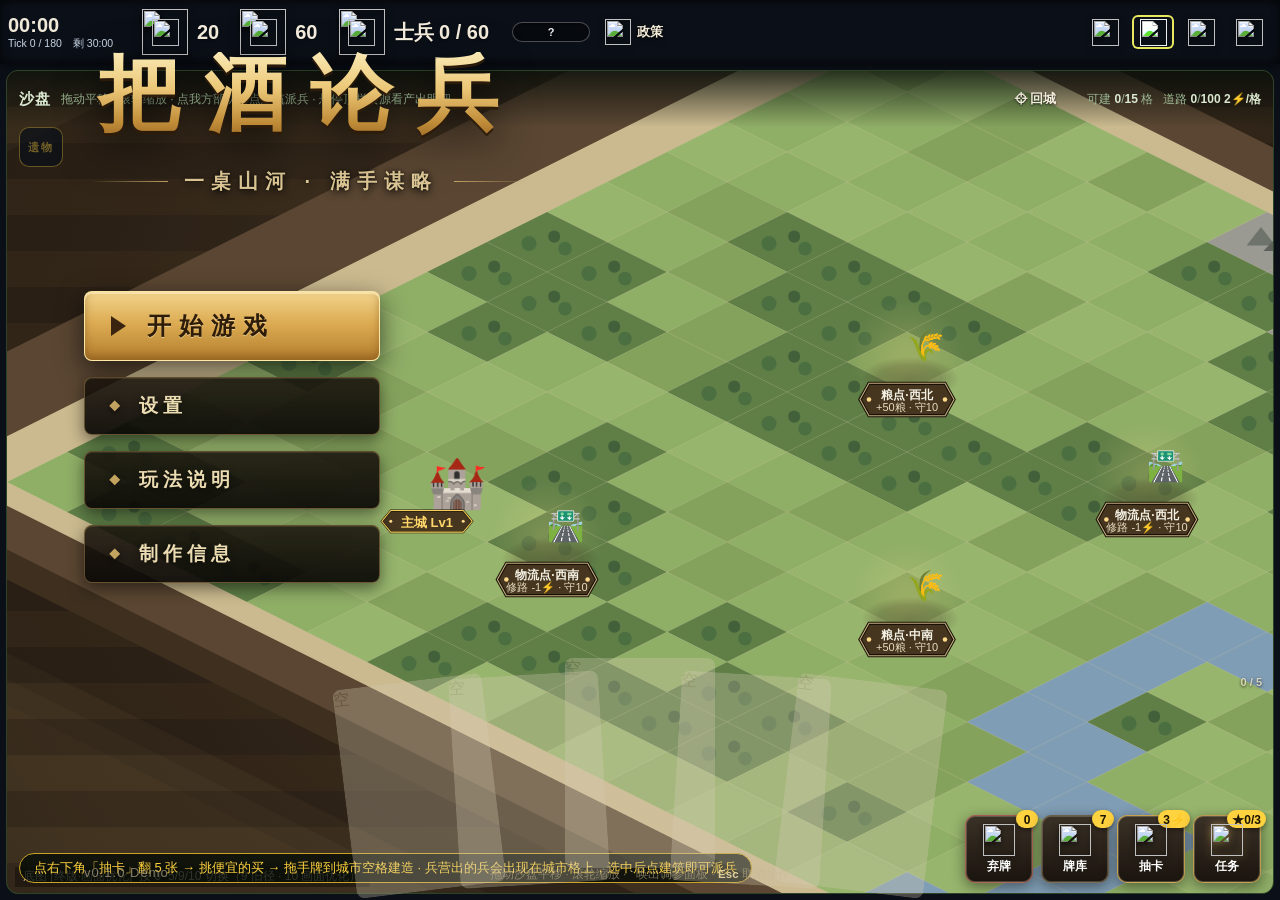
==== commit a5be715a: "deploy: 《把酒论兵》V0.4 品牌定稿——酒馆全景主界面/弃牌点击流/物流点修路折扣/2×2 等比锚定/素材白底绿幕键出" ====
--- a/index.html
+++ b/index.html
@@ -1,263 +1,277 @@
-<!DOCTYPE html>
-<html lang="zh-CN">
-<head>
-<meta charset="UTF-8">
-<meta name="viewport" content="width=device-width, initial-scale=1.0, maximum-scale=1.0, user-scalable=no, viewport-fit=cover">
-<meta name="apple-mobile-web-app-capable" content="yes">
-<title>卡牌建城 · 轻策略战争 Demo</title>
-<link rel="icon" href="data:,">
-<link rel="stylesheet" href="css/style.css">
-</head>
-<body>
-
-<div id="app">
-  <div id="stage">
-    <canvas id="game" hidden></canvas>
-
-    <!-- ============ UI 层（逻辑坐标 1280×720，由引擎整体缩放） ============
-         网格制沙盘铺满 + 常驻手牌栏 + 右下角功能角标 + 弹出式抽卡/牌库
-    -->
-    <div id="ui">
-
-      <!-- ---------- 顶栏（第六十次修订：组件化木横幅 —— 木纹平铺底 + 盾槽/圆槽/齿轮槽装饰件，资源叠槽内） ---------- -->
-      <header id="topbar">
-        <img class="tb-deco s-shield" src="assets/ui/topbar/slot-shield.png" alt="">
-        <div class="tb-clock">
-          <span id="clock">15:00</span>
-          <span class="tb-sub" id="tickinfo">Tick 0 / 180</span>
-        </div>
-
-        <div class="tb-res"><span class="res-slot"><img class="tb-deco s-circle" src="assets/ui/topbar/slot-circle.png" alt=""><img class="res-ico" src="assets/ui/icons/energy.png" alt=""></span><b id="res-energy">20</b></div>
-        <div class="tb-res"><span class="res-slot"><img class="tb-deco s-circle" src="assets/ui/topbar/slot-circle.png" alt=""><img class="res-ico" src="assets/ui/icons/food.png" alt=""></span><b id="res-food">40</b></div>
-        <div class="tb-res"><span class="res-slot"><img class="tb-deco s-circle" src="assets/ui/topbar/slot-circle.png" alt=""><img class="res-ico" src="assets/ui/icons/soldier.png" alt=""></span><b id="tag-soldiers">0 / 60</b></div>
-
-        <!-- ★ 第六十九次修订：事件预警条 + 事件 chip 从 display:none 的 #legacy-info 搬回顶栏
-             —— 此前"查看/化解事件"与"事件预警"整个不可达（fulltest S11c 抓到的真 bug） -->
-        <span id="event-meter" title="距下一张事件牌"><i id="event-bar-fill"></i><b id="event-bar-label">?</b></span>
-        <span id="event-chip-slot" title=""></span>
-        <button id="btn-policy" class="tb-btn tb-btn-text" title="查看/颁布政策"><img class="tb-ico" src="assets/ui/icons/ic-scroll.png" alt="">政策</button>
-        <div class="tb-btns">
-          <button id="btn-menu" class="tb-btn tb-btn-icon" title="主界面"><img class="tb-ico" src="assets/ui/icons/ic-home.png" alt=""></button>
-          <button id="btn-pause" class="tb-btn tb-btn-icon" title="暂停 / 继续"><img class="tb-ico" src="assets/ui/icons/ic-pause.png" alt=""></button>
-          <button id="btn-reset" class="tb-btn tb-btn-icon" title="重置本局"><img class="tb-ico" src="assets/ui/icons/ic-reset.png" alt=""></button>
-          <button id="btn-debug" class="tb-btn tb-btn-icon" title="调参面板（快捷键 `）"><img class="tb-ico" src="assets/ui/icons/ic-tune.png" alt=""></button>
-        </div>
-      </header>
-
-      <!-- 隐藏保留：旧顶栏信息位的 id（ui.js 仍在更新；视觉信息已由顶栏横幅与沙盘标签承接） -->
-      <div id="legacy-info" style="display:none">
-        <span class="tag" id="tag-castle">主城 Lv1</span>
-        <span class="tag" id="tag-slots">建筑位 0 / 10</span>
-        <span id="policy-tray"></span>
-        <span id="event-meter"><i id="event-bar-fill"></i><b id="event-bar-label">?</b></span>
-        <span class="tag tag-dim" id="tag-phase"></span>
-      </div>
-      <!-- ---------- 主体 ---------- -->
-      <main id="main">
-
-        <!-- 沙盘：Canvas 铺满，城市格逐格对齐 -->
-        <section id="board">
-          <canvas id="sandbox"></canvas>
-          <div id="relic-tray" title="遗物：弃牌奖励获得，永久生效"></div>
-
-          <div class="board-head">
-            <span class="bh-title">沙盘</span>
-            <span class="muted">拖动平移 · 滚轮缩放 · 点我方部队再点建筑派兵 · 悬停顶栏资源看产出明细</span>
-            <span class="bh-right">
-              <button id="btn-recenter" class="bh-btn">⌖ 回城</button>
-              <span class="muted">可建 <b id="slot-count">0</b>/<b id="slot-max">10</b> 格</span>
-              <span class="muted" id="road-budget" title="道路额度：每方主动铺路的格数上限（预设官道、桥不占额度）。铺满后要拆掉旧路才能继续铺。单价随已铺格数递增（每 20 格 +1⚡）。">道路 <b id="road-count">0</b>/<b id="road-cap">100</b> <b id="road-price"></b></span>
-            </span>
-          </div>
-
-          <div id="hint" class="hint">点右下角「抽卡」翻 5 张 → 挑便宜的买 → 把手牌拖到地图空地上建造（必须与主城或己方建筑相邻）</div>
-
-          <!-- 选中建筑/主城时的操作条 -->
-          <div id="tile-actions" class="hidden">
-            <span id="ta-title"></span>
-            <button id="ta-upgrade" class="ta-btn ta-up"></button>
-            <button id="ta-demolish" class="ta-btn ta-del"></button>
-            <button id="ta-close" class="ta-close">×</button>
-          </div>
-
-          <!-- 右下角功能角标：牌库 / 抽卡 / 弃牌 -->
-          <div id="corner-ui">
-            <button class="corner-btn corner-danger" id="btn-discard" title="弃牌模式：点一张手牌弃掉">
-              <img class="ck-icon" src="assets/ui/icons/ic-discard.png" alt="">
-              <b class="ck-badge" id="discard-count">0</b>
-              <em class="ck-label">弃牌</em>
-            </button>
-            <button class="corner-btn" data-modal="pool">
-              <img class="ck-icon" src="assets/ui/icons/ic-deck.png" alt="">
-              <b class="ck-badge" id="pool-count">0</b>
-              <em class="ck-label">牌库</em>
-            </button>
-            <button class="corner-btn corner-primary" data-modal="shop">
-              <img class="ck-icon" src="assets/ui/icons/ic-draw.png" alt="">
-              <b class="ck-badge" id="shop-cost">1</b>
-              <em class="ck-label">抽卡</em>
-            </button>
-            <button class="corner-btn corner-gold" data-modal="quest">
-              <img class="ck-icon" src="assets/ui/icons/ic-quest.png" alt="">
-              <b class="ck-badge" id="quest-star">☆0</b>
-              <em class="ck-label">任务</em>
-            </button>
-          </div>
-        </section>
-
-        <!-- 常驻手牌栏 -->
-        <section id="hand-bar">
-          <div class="row-body">
-            <div id="hand-slots" class="card-row"></div>
-            <div class="hb-spacer"></div>
-            <span class="muted hb-count" id="hand-count">0 / 5</span>
-          </div>
-        </section>
-
-      </main>
-
-      <!-- 资源产出明细（鼠标悬停顶栏三个资源时弹出） -->
-      <div id="res-tip" class="hidden"></div>
-
-      <!-- 胜负结算 -->
-      <div id="result-overlay" class="hidden">
-        <div id="result-card">
-          <div id="result-icon"></div>
-          <div id="result-title"></div>
-          <div id="result-sub"></div>
-          <div class="result-btns">
-            <button id="result-restart">再来一局</button>
-            <button id="result-menu" class="result-btn-ghost">回到主界面</button>
-          </div>
-        </div>
-      </div>
-
-    </div><!-- /#ui -->
-
-    <!-- ---------- 弹出层：抽卡 / 牌库 ---------- -->
-    <div id="modal" class="hidden">
-      <div class="modal-box">
-        <div class="modal-head">
-          <span class="rh-title" id="modal-title">抽卡</span>
-          <span class="muted" id="modal-sub"></span>
-          <button id="modal-close" class="modal-close">×</button>
-        </div>
-        <div class="modal-body">
-          <div id="pane-shop" class="pane">
-            <div id="shop-cards" class="card-row"></div>
-            <div class="shop-foot">
-              <button id="btn-open" class="btn btn-primary">抽取 · 3 ⚡</button>
-              <div id="shop-hint" class="muted small">点击候选卡按标价买入 · 买完拖下方手牌到城市格建造</div>
-              <div id="shop-cur-cost" class="muted small"></div>
-            </div>
-          </div>
-          <div id="pane-reward" class="pane hidden">
-            <div id="reward-cards" class="reward-cards"></div>
-          </div>
-          <div id="pane-policy" class="pane hidden">
-            <div id="policy-cards" class="reward-cards"></div>
-            <div id="policy-hint" class="muted small"></div>
-          </div>
-          <div id="pane-quest" class="pane hidden">
-            <div id="quest-list"></div>
-          </div>
-          <div id="pane-pool" class="pane hidden">
-            <div id="pool-cards" class="pool-grid"></div>
-          </div>
-        </div>
-      </div>
-    </div>
-
-    <!-- ---------- 主界面（覆盖层，最后渲染 → 永远在最上） ---------- -->
-    <div id="menu">
-      <div id="menu-bg"></div>
-      <div class="menu-inner">
-        <div class="menu-brand">
-          <h1 class="menu-title" id="menu-title">卡牌建城</h1>
-          <p class="menu-sub" id="menu-sub">轻策略战争 · 1v1 抽卡建城 Demo</p>
-        </div>
-
-        <div class="menu-btns" id="menu-btns">
-          <button class="menu-btn menu-btn-primary" data-act="start">开始游戏</button>
-          <button class="menu-btn" data-act="settings">设置</button>
-          <button class="menu-btn" data-act="help">玩法说明</button>
-          <button class="menu-btn" data-act="about">制作信息</button>
-        </div>
-
-        <div class="menu-panel hidden" id="menu-panel">
-          <div class="mp-head">
-            <span class="mp-title" id="mp-title"></span>
-            <button class="mp-close" id="mp-close" title="返回">×</button>
-          </div>
-          <div class="mp-body" id="mp-body"></div>
-        </div>
-
-        <div class="menu-foot">拖动沙盘平移 · 滚轮缩放 · <b>`</b> 唤出调参面板 · <b>Esc</b> 取消操作</div>
-      </div>
-    </div>
-
-  </div><!-- /#stage -->
-
-  <!-- 调试面板：按 ` 或 D 唤出 -->
-  <div id="debug" class="hidden">
-    <div class="dbg-head">调试面板 <span id="fps">60</span> fps
-      <button id="dbg-close">×</button>
-    </div>
-    <div id="dbg-body"></div>
-  </div>
-</div>
-
-<!-- 竖屏引导（第四十八次修订）：手机竖屏时提示横屏；桌面（宽 > 820px）不受影响。
-     纯 CSS 控制（媒体查询），无 JS 参与 -->
-<div id="rotate-hint">
-  <div class="rh-icon">📱</div>
-  <div class="rh-text">请将手机<b>横过来</b>游玩<br><span>本作为横屏设计 · 1v1 沙盘战场需要横向空间</span></div>
-</div>
-
-<!-- 新手引导（第四十八次修订）：开局选择界面 + 软引导层（手指/气泡/跳过）。
-     逻辑在 js/tutorial.js；由 menu.js start() 的新局分支触发 -->
-<div id="tut-choice" class="hidden">
-  <div class="tc-box">
-    <div class="tc-title">第一次玩？</div>
-    <div class="tc-sub">6 步教你完成开局（抽卡 → 建城 → 出兵），大约 1 分钟。<br>引导期间游戏暂停，随时可以跳过。</div>
-    <button id="tut-accept" class="tb-btn tc-accept">查看新手引导</button>
-    <button id="tut-skip" class="tb-btn tb-btn-ghost">跳过，直接开始</button>
-  </div>
-</div>
-<div id="tutorial" class="hidden">
-  <div id="tut-bubble" class="hidden">
-    <div id="tut-text"></div>
-    <button id="tut-next" class="tb-btn hidden">下一步</button>
-  </div>
-  <div id="tut-finger" class="hidden">👆</div>
-  <button id="tut-skip-run" class="tb-btn tb-btn-ghost">跳过引导 »</button>
-</div>
-
-<!-- 顺序不能改：engine -> config -> game -> sandbox -> ui -> menu -> main -->
-<script src="js/engine.js"></script>
-<script src="js/config.js"></script>
-<script src="js/game.js"></script>
-<script src="js/sandbox.js"></script>
-<script src="js/ui.js"></script>
-<script src="js/menu.js"></script>
-<script src="js/tutorial.js"></script>
-<script src="js/main.js"></script>
-<script>
-/* 竖屏提示双保险（第七十五次修订）：微信 X5/XWeb 内核对 orientation 媒体查询的
- * 旋转响应不可靠（用户实机：转横屏后提示不消失）。JS 监听 resize 显式控制显隐，
- * 内联样式优先级高于 CSS 媒体查询；桌面（宽 > 820px）不受影响。 */
-(function () {
-  var el = document.getElementById('rotate-hint');
-  if (!el) return;
-  function sync() {
-    var portrait = window.innerHeight > window.innerWidth;
-    var narrow = window.innerWidth <= 820;
-    el.style.display = (portrait && narrow) ? 'flex' : 'none';
-  }
-  window.addEventListener('resize', sync);
-  window.addEventListener('orientationchange', sync);
-  sync();
-})();
-</script>
-</body>
-</html>
+<!DOCTYPE html>
+<html lang="zh-CN">
+<head>
+<meta charset="UTF-8">
+<meta name="viewport" content="width=device-width, initial-scale=1.0, maximum-scale=1.0, user-scalable=no, viewport-fit=cover">
+<meta name="apple-mobile-web-app-capable" content="yes">
+<title>把酒论兵 · 1v1 卡牌建城 Demo</title>
+<link rel="icon" href="data:,">
+<link rel="stylesheet" href="css/style.css">
+</head>
+<body>
+
+<div id="app">
+  <div id="stage">
+    <canvas id="game" hidden></canvas>
+
+    <!-- ============ UI 层（逻辑坐标 1280×720，由引擎整体缩放） ============
+         网格制沙盘铺满 + 常驻手牌栏 + 右下角功能角标 + 弹出式抽卡/牌库
+    -->
+    <div id="ui">
+
+      <!-- ---------- 顶栏（第六十次修订：组件化木横幅 —— 木纹平铺底 + 盾槽/圆槽/齿轮槽装饰件，资源叠槽内） ---------- -->
+      <header id="topbar">
+        <img class="tb-deco s-shield" src="assets/ui/topbar/slot-shield.png" alt="">
+        <div class="tb-clock">
+          <span id="clock">15:00</span>
+          <span class="tb-sub" id="tickinfo">Tick 0 / 180</span>
+        </div>
+
+        <div class="tb-res"><span class="res-slot"><img class="tb-deco s-circle" src="assets/ui/topbar/slot-circle.png" alt=""><img class="res-ico" src="assets/ui/icons/energy.png" alt=""></span><b id="res-energy">20</b></div>
+        <div class="tb-res"><span class="res-slot"><img class="tb-deco s-circle" src="assets/ui/topbar/slot-circle.png" alt=""><img class="res-ico" src="assets/ui/icons/food.png" alt=""></span><b id="res-food">40</b></div>
+        <div class="tb-res"><span class="res-slot"><img class="tb-deco s-circle" src="assets/ui/topbar/slot-circle.png" alt=""><img class="res-ico" src="assets/ui/icons/soldier.png" alt=""></span><b id="tag-soldiers">0 / 60</b></div>
+
+        <!-- ★ 第六十九次修订：事件预警条 + 事件 chip 从 display:none 的 #legacy-info 搬回顶栏
+             —— 此前"查看/化解事件"与"事件预警"整个不可达（fulltest S11c 抓到的真 bug） -->
+        <span id="event-meter" title="距下一张事件牌"><i id="event-bar-fill"></i><b id="event-bar-label">?</b></span>
+        <span id="event-chip-slot" title=""></span>
+        <button id="btn-policy" class="tb-btn tb-btn-text" title="查看/颁布政策"><img class="tb-ico" src="assets/ui/icons/ic-scroll.png" alt="">政策</button>
+        <div class="tb-btns">
+          <button id="btn-menu" class="tb-btn tb-btn-icon" title="主界面"><img class="tb-ico" src="assets/ui/icons/ic-home.png" alt=""></button>
+          <button id="btn-pause" class="tb-btn tb-btn-icon" title="暂停 / 继续"><img class="tb-ico" src="assets/ui/icons/ic-pause.png" alt=""></button>
+          <button id="btn-reset" class="tb-btn tb-btn-icon" title="重置本局"><img class="tb-ico" src="assets/ui/icons/ic-reset.png" alt=""></button>
+          <button id="btn-debug" class="tb-btn tb-btn-icon" title="调参面板（快捷键 `）"><img class="tb-ico" src="assets/ui/icons/ic-tune.png" alt=""></button>
+        </div>
+      </header>
+
+      <!-- 隐藏保留：旧顶栏信息位的 id（ui.js 仍在更新；视觉信息已由顶栏横幅与沙盘标签承接） -->
+      <div id="legacy-info" style="display:none">
+        <span class="tag" id="tag-castle">主城 Lv1</span>
+        <span class="tag" id="tag-slots">建筑位 0 / 10</span>
+        <span id="policy-tray"></span>
+        <span id="event-meter"><i id="event-bar-fill"></i><b id="event-bar-label">?</b></span>
+        <span class="tag tag-dim" id="tag-phase"></span>
+      </div>
+      <!-- ---------- 主体 ---------- -->
+      <main id="main">
+
+        <!-- 沙盘：Canvas 铺满，城市格逐格对齐 -->
+        <section id="board">
+          <canvas id="sandbox"></canvas>
+          <div id="relic-tray" title="遗物：弃牌奖励获得，永久生效"></div>
+
+          <div class="board-head">
+            <span class="bh-title">沙盘</span>
+            <span class="muted">拖动平移 · 滚轮缩放 · 点我方部队再点建筑派兵 · 悬停顶栏资源看产出明细</span>
+            <span class="bh-right">
+              <button id="btn-recenter" class="bh-btn">⌖ 回城</button>
+              <span class="muted">可建 <b id="slot-count">0</b>/<b id="slot-max">10</b> 格</span>
+              <span class="muted" id="road-budget" title="道路额度：每方主动铺路的格数上限（预设官道、桥不占额度）。铺满后要拆掉旧路才能继续铺。单价随已铺格数递增（每 20 格 +1⚡）。">道路 <b id="road-count">0</b>/<b id="road-cap">100</b> <b id="road-price"></b></span>
+            </span>
+          </div>
+
+          <div id="hint" class="hint">点右下角「抽卡」翻 5 张 → 挑便宜的买 → 把手牌拖到地图空地上建造（必须与主城或己方建筑相邻）</div>
+
+          <!-- 选中建筑/主城时的操作条 -->
+          <div id="tile-actions" class="hidden">
+            <span id="ta-title"></span>
+            <button id="ta-upgrade" class="ta-btn ta-up"></button>
+            <button id="ta-demolish" class="ta-btn ta-del"></button>
+            <button id="ta-close" class="ta-close">×</button>
+          </div>
+
+          <!-- 右下角功能角标：牌库 / 抽卡 / 弃牌 -->
+          <div id="corner-ui">
+            <button class="corner-btn corner-danger" id="btn-discard" title="弃牌模式：点一张手牌弃掉">
+              <img class="ck-icon" src="assets/ui/icons/ic-discard.png" alt="">
+              <b class="ck-badge" id="discard-count">0</b>
+              <em class="ck-label">弃牌</em>
+            </button>
+            <button class="corner-btn" data-modal="pool">
+              <img class="ck-icon" src="assets/ui/icons/ic-deck.png" alt="">
+              <b class="ck-badge" id="pool-count">0</b>
+              <em class="ck-label">牌库</em>
+            </button>
+            <button class="corner-btn corner-primary" data-modal="shop">
+              <img class="ck-icon" src="assets/ui/icons/ic-draw.png" alt="">
+              <b class="ck-badge" id="shop-cost">1</b>
+              <em class="ck-label">抽卡</em>
+            </button>
+            <button class="corner-btn corner-gold" data-modal="quest">
+              <img class="ck-icon" src="assets/ui/icons/ic-quest.png" alt="">
+              <b class="ck-badge" id="quest-star">☆0</b>
+              <em class="ck-label">任务</em>
+            </button>
+          </div>
+        </section>
+
+        <!-- 常驻手牌栏 -->
+        <section id="hand-bar">
+          <div class="row-body">
+            <div id="hand-slots" class="card-row"></div>
+            <div class="hb-spacer"></div>
+            <span class="muted hb-count" id="hand-count">0 / 5</span>
+          </div>
+        </section>
+
+      </main>
+
+      <!-- 资源产出明细（鼠标悬停顶栏三个资源时弹出） -->
+      <div id="res-tip" class="hidden"></div>
+
+      <!-- 胜负结算 -->
+      <div id="result-overlay" class="hidden">
+        <div id="result-card">
+          <div id="result-icon"></div>
+          <div id="result-title"></div>
+          <div id="result-sub"></div>
+          <div class="result-btns">
+            <button id="result-restart">再来一局</button>
+            <button id="result-menu" class="result-btn-ghost">回到主界面</button>
+          </div>
+        </div>
+      </div>
+
+    </div><!-- /#ui -->
+
+    <!-- ---------- 弹出层：抽卡 / 牌库 ---------- -->
+    <div id="modal" class="hidden">
+      <div class="modal-box">
+        <div class="modal-head">
+          <span class="rh-title" id="modal-title">抽卡</span>
+          <span class="muted" id="modal-sub"></span>
+          <button id="modal-close" class="modal-close">×</button>
+        </div>
+        <div class="modal-body">
+          <div id="pane-shop" class="pane">
+            <div id="shop-cards" class="card-row"></div>
+            <div class="shop-foot">
+              <button id="btn-open" class="btn btn-primary">抽取 · 3 ⚡</button>
+              <div id="shop-hint" class="muted small">点击候选卡按标价买入 · 买完拖下方手牌到城市格建造</div>
+              <div id="shop-cur-cost" class="muted small"></div>
+            </div>
+          </div>
+          <div id="pane-reward" class="pane hidden">
+            <div id="reward-cards" class="reward-cards"></div>
+          </div>
+          <div id="pane-policy" class="pane hidden">
+            <div id="policy-cards" class="reward-cards"></div>
+            <div id="policy-hint" class="muted small"></div>
+          </div>
+          <div id="pane-quest" class="pane hidden">
+            <div id="quest-list"></div>
+          </div>
+          <div id="pane-castle" class="pane hidden"></div>
+          <div id="pane-pool" class="pane hidden">
+            <div id="pool-cards" class="pool-grid"></div>
+          </div>
+        </div>
+      </div>
+    </div>
+
+    <!-- ---------- 主界面（覆盖层，最后渲染 → 永远在最上） ---------- -->
+    <div id="menu">
+      <div id="menu-bg"></div>
+      <div class="menu-inner">
+        <div class="menu-brand">
+          <h1 class="menu-title" id="menu-title">把酒论兵</h1>
+          <p class="menu-sub" id="menu-sub">轻策略战争 · 1v1 抽卡建城 Demo</p>
+        </div>
+
+        <div class="menu-btns" id="menu-btns">
+          <button class="menu-btn menu-btn-primary" data-act="start">开始游戏</button>
+          <button class="menu-btn" data-act="settings">设置</button>
+          <button class="menu-btn" data-act="help">玩法说明</button>
+          <button class="menu-btn" data-act="about">制作信息</button>
+        </div>
+
+        <div class="menu-panel hidden" id="menu-panel">
+          <div class="mp-head">
+            <span class="mp-title" id="mp-title"></span>
+            <button class="mp-close" id="mp-close" title="返回">×</button>
+          </div>
+          <div class="mp-body" id="mp-body"></div>
+        </div>
+
+        <div class="menu-ver">v0.1.0 Demo</div>
+        <div class="menu-foot">拖动沙盘平移 · 滚轮缩放 · <b>`</b> 唤出调参面板 · <b>Esc</b> 取消操作</div>
+      </div>
+    </div>
+
+  </div><!-- /#stage -->
+
+  <!-- 调试面板：按 ` 或 D 唤出 -->
+  <div id="debug" class="hidden">
+    <div class="dbg-head">调试面板 <span id="fps">60</span> fps
+      <button id="dbg-close">×</button>
+    </div>
+    <div id="dbg-body"></div>
+  </div>
+</div>
+
+<!-- 竖屏引导（第四十八次修订）：手机竖屏时提示横屏；桌面（宽 > 820px）不受影响。
+     纯 CSS 控制（媒体查询），无 JS 参与 -->
+<div id="rotate-hint">
+  <div class="rh-icon">📱</div>
+  <div class="rh-text">请将手机<b>横过来</b>游玩<br><span>本作为横屏设计 · 1v1 沙盘战场需要横向空间<br>若已横屏仍见此提示，请检查浏览器 / 系统的「竖屏锁定」设置</span></div>
+  <button id="rh-continue" class="tb-btn">仍要以竖屏继续 ▸</button>
+</div>
+
+<!-- 新手引导（第四十八次修订）：开局选择界面 + 软引导层（手指/气泡/跳过）。
+     逻辑在 js/tutorial.js；由 menu.js start() 的新局分支触发 -->
+<div id="tut-choice" class="hidden">
+  <div class="tc-box">
+    <div class="tc-title">第一次玩？</div>
+    <div class="tc-sub">6 步教你完成开局（抽卡 → 建城 → 出兵），大约 1 分钟。<br>引导期间游戏暂停，随时可以跳过。</div>
+    <button id="tut-accept" class="tb-btn tc-accept">查看新手引导</button>
+    <button id="tut-skip" class="tb-btn tb-btn-ghost">跳过，直接开始</button>
+  </div>
+</div>
+<div id="tutorial" class="hidden">
+  <div id="tut-bubble" class="hidden">
+    <div id="tut-text"></div>
+    <button id="tut-next" class="tb-btn hidden">下一步</button>
+  </div>
+  <div id="tut-finger" class="hidden">👆</div>
+  <button id="tut-skip-run" class="tb-btn tb-btn-ghost">跳过引导 »</button>
+</div>
+
+<!-- 顺序不能改：engine -> config -> game -> sandbox -> ui -> menu -> main -->
+<script src="js/engine.js"></script>
+<script src="js/config.js"></script>
+<script src="js/game.js"></script>
+<script src="js/sandbox.js"></script>
+<script src="js/ui.js"></script>
+<script src="js/menu.js"></script>
+<script src="js/tutorial.js"></script>
+<script src="js/main.js"></script>
+<script>
+/* 竖屏提示双保险（第七十五次修订）：微信 X5/XWeb 内核对 orientation 媒体查询的
+ * 旋转响应不可靠（用户实机：转横屏后提示不消失）。JS 监听 resize 显式控制显隐，
+ * 内联样式优先级高于 CSS 媒体查询；桌面（宽 > 820px）不受影响。 */
+(function () {
+  var el = document.getElementById('rotate-hint');
+  if (!el) return;
+  /* 第七十五次修订补充：QQ/UC 等浏览器默认锁竖屏（不跟随系统旋转），
+   * 提示会永远挡住入口 —— 提供「仍要以竖屏继续」强制入口（本次会话内不再提示）。 */
+  var dismissed = false;
+  var btn = document.getElementById('rh-continue');
+  if (btn) btn.addEventListener('click', function () {
+    dismissed = true;
+    try { sessionStorage.setItem('tb_rotate_dismissed', '1'); } catch (e) {}
+    el.style.display = 'none';
+  });
+  try { if (sessionStorage.getItem('tb_rotate_dismissed') === '1') dismissed = true; } catch (e) {}
+  function sync() {
+    if (dismissed) { el.style.display = 'none'; return; }
+    var portrait = window.innerHeight > window.innerWidth;
+    var narrow = window.innerWidth <= 820;
+    el.style.display = (portrait && narrow) ? 'flex' : 'none';
+  }
+  window.addEventListener('resize', sync);
+  window.addEventListener('orientationchange', sync);
+  sync();
+})();
+</script>
+</body>
+</html>
--- a/css/style.css
+++ b/css/style.css
@@ -577,17 +577,20 @@
 .policy-chip.tier-bad { border-color: rgba(255,138,122,.7); background: rgba(255,138,122,.2); }
 .corner-gold { border-color: rgba(255,209,102,.7); }
 .corner-gold .ck-icon { filter: drop-shadow(0 0 4px rgba(255,209,102,.5)); }
+/* ★ 第八十一次修订：配色从深色面板体系迁移到浅羊皮纸体系（旧浅灰白字 #cfd4dd 在羊皮纸上不可读） */
 .quest-star { margin-bottom: 12px; padding: 10px 12px; border-radius: 10px;
-              border: 1px solid rgba(255,255,255,.12); background: rgba(255,255,255,.04); }
-.quest-star-title { font-size: 15px; font-weight: 700; margin-bottom: 8px; letter-spacing: 1.5px; }
-.quest-done   { border-color: rgba(126,217,87,.5); background: rgba(126,217,87,.08); }
-.quest-done .quest-star-title { color: #7ed957; }
-.quest-active { border-color: rgba(255,209,102,.55); background: rgba(255,209,102,.07); }
-.quest-active .quest-star-title { color: #ffd166; }
-.quest-locked { opacity: .45; }
+              border: 1px solid rgba(90,61,30,.28); background: rgba(90,61,30,.05); }
+.quest-star-title { font-size: 15px; font-weight: 700; margin-bottom: 8px; letter-spacing: 1.5px;
+                    color: #4a3826; }
+.quest-done   { border-color: rgba(63,107,42,.5); background: rgba(126,217,87,.12); }
+.quest-done .quest-star-title { color: #3f6b2a; }
+.quest-active { border-color: rgba(181,138,52,.6); background: rgba(255,209,102,.12); }
+.quest-active .quest-star-title { color: #8a6210; }
+.quest-locked { opacity: .72; }
+.quest-locked .quest-star-title { color: #5a4632; }
 .quest-row { display: flex; justify-content: space-between; gap: 12px;
-             padding: 4px 0; font-size: 15px; color: #cfd4dd; }
-.quest-row.quest-ok { color: #7ed957; }
+             padding: 4px 0; font-size: 15px; color: #4a3826; }
+.quest-row.quest-ok { color: #3f6b2a; font-weight: 700; }
 .quest-row b { flex: 0 0 auto; font-variant-numeric: tabular-nums; }
 
 /* ===== §20 事件预警条（第二十一次修订：可视化预期） ===== */
@@ -1251,3 +1254,345 @@
   0%, 100% { outline-color: rgba(255,210,63,.95); }
   50%      { outline-color: rgba(255,210,63,.30); }
 }
+
+/* ==================== 弹窗排版收敛（第八十一次修订：消灭原生滚动条） ====================
+ * 用户实机反馈：政策弹窗出现原生横竖滚轮、刷新按钮要拖动才能看到、右上关闭键不显眼、
+ * 标题/副标题对比度不足。原则：
+ *   ① 选择型弹窗（政策/遗物/事件/抽卡）内容永远一屏放下 —— 卡片用 min()+aspect-ratio 自适应缩放；
+ *   ② .modal-body 禁用原生滚动（overflow:hidden），合法的长信息列表（卡池/任务）在面板内滚动且滚动条换成羊皮纸细条；
+ *   ③ 右上角木钮 = 关闭键本体（此前是装饰圆钮 + 一个不显眼的小 ×）。 */
+
+.modal-body { overflow: hidden; }              /* 弹窗框体永不出现原生滚动条 */
+
+/* 弹窗自适应矮视口：高度封顶 94vh（羊皮纸背景 100% 100% 可拉伸），宽度不超 96vw */
+.modal-box { width: min(800px, 96vw); height: min(560px, 94vh); }   /* ★ 560：固定大卡(254)+说明+刷新钮一屏放下（512 时溢出 44px 出滚轮的根源）；羊皮纸 100%/100% 竖向拉伸 9% 无感 */
+
+/* 中间档（501~620px 高视口）：大卡放不下 → 整卡等比缩小（字号同缩，字面比例不变） */
+@media (min-height: 501px) and (max-height: 620px) {
+  .reward-cards .card, #policy-cards .card { width: 150px; height: 209px; flex: 0 0 150px; }
+  .reward-cards .card-name, #policy-cards .card-name { font-size: 15px; letter-spacing: 1.5px; }
+  .reward-cards .card-desc, #policy-cards .card-desc { font-size: 11px; }
+  .reward-cards .card-badge, #policy-cards .card-badge { font-size: 15px; }
+  .card-choice .card-kind-line { font-size: 9.5px; }
+  #policy-hint { font-size: 11px; }
+}
+
+/* 选择型面板：纵向居中，卡片整体缩放适配 */
+#pane-policy, #pane-reward {
+  display: flex; flex-direction: column;
+  align-items: center; justify-content: center;
+  gap: 6px; min-height: 0;
+}
+#policy-cards, .reward-cards { flex: 0 0 auto; padding: 4px 12px; }   /* ★ 卡牌恢复固定 182×254（用户确认原字比例正确，勿动） */
+#policy-hint { width: 100%; flex: 0 0 auto; }   /* 全宽：bh-btn 不因收缩容器折行 */
+#policy-hint { flex: 0 0 auto; }
+
+/* 任务列表（长信息）在面板内滚动 —— 滚动条换羊皮纸细条，不再是原生灰白粗条 */
+#pane-quest { overflow-y: auto; max-height: 100%; padding-right: 6px; }
+#pane-pool { overflow-y: auto; padding-right: 6px; }
+#pane-quest::-webkit-scrollbar, #pane-pool::-webkit-scrollbar, .mp-body::-webkit-scrollbar {
+  width: 8px;
+}
+#pane-quest::-webkit-scrollbar-track, #pane-pool::-webkit-scrollbar-track, .mp-body::-webkit-scrollbar-track {
+  background: rgba(74,53,32,.12); border-radius: 4px;
+}
+#pane-quest::-webkit-scrollbar-thumb, #pane-pool::-webkit-scrollbar-thumb, .mp-body::-webkit-scrollbar-thumb {
+  background: rgba(74,53,32,.45); border-radius: 4px;
+}
+#pane-quest::-webkit-scrollbar-thumb:hover, #pane-pool::-webkit-scrollbar-thumb:hover, .mp-body::-webkit-scrollbar-thumb:hover {
+  background: rgba(74,53,32,.65);
+}
+#pane-quest, #pane-pool, .mp-body {
+  scrollbar-width: thin;                         /* Firefox */
+  scrollbar-color: rgba(74,53,32,.45) rgba(74,53,32,.12);
+}
+
+/* 右上角关闭键 = 底图自带的圆形木钮本体：× 文字叠在钮心（红点标记实测 90.52%/16.43% 正中），
+ * 透明背景不遮钮面；z-index 必须高于 .modal-body —— 钮下半截在其区域上层，否则点击被吞。 */
+.modal-close {
+  left: 90.52%; top: 16.43%; right: auto;
+  transform: translate(-50%, -50%);
+  width: 48px; height: 48px;
+  font-size: 26px; font-weight: 800;
+  color: #f3e7c8;
+  background: none; border: none; box-shadow: none;
+  text-shadow: 0 2px 3px rgba(0,0,0,.9), 0 0 6px rgba(0,0,0,.5);
+  z-index: 5;
+  transition: filter .12s, transform .1s;
+}
+.modal-close:hover {
+  transform: translate(-50%, -50%) scale(1.12);
+  filter: brightness(1.4) drop-shadow(0 0 5px rgba(255,209,102,.55));
+}
+.modal-close:active { transform: translate(-50%, -50%) scale(.94); }
+
+/* 文字对比度：标题/副标题/说明行在浅羊皮纸上一律加深 */
+.modal-head .rh-title { color: #33230f; text-shadow: 0 1px 0 rgba(255,250,235,.9), 0 2px 5px rgba(120,90,55,.28); }
+#modal-sub, .modal-box .muted { color: #4e3a22; font-weight: 600; }
+#policy-hint { color: #4e3a22; }
+.card-choice .card-kind-line { color: #63482a; font-weight: 700; }
+.modal-body > .pane { height: 100%; }          /* 面板高度锁定=弹窗体 → 长列表在面板内滚动而非撑破弹窗 */
+
+
+/* ==================== 主城升级界面（第八十一次修订续） ====================
+ * 点主城标识 → 专属升级弹窗：属性四行（当前→下一级）、政策品质、解锁牌差异、
+ * 升级按钮+消耗明细；升级成功自动切政策三选一。配色走羊皮纸深棕体系。 */
+#pane-castle { display: flex; flex-direction: column; align-items: center;
+               justify-content: flex-start; gap: 7px; height: 100%;
+               overflow: hidden; padding: 0 6px; text-align: center; }   /* ★ 禁滚轮（用户拍板）：内容整体紧凑，一屏放下 */
+#pane-castle::-webkit-scrollbar { width: 8px; }
+#pane-castle::-webkit-scrollbar-track { background: rgba(74,53,32,.12); border-radius: 4px; }
+#pane-castle::-webkit-scrollbar-thumb { background: rgba(74,53,32,.45); border-radius: 4px; }
+.cc-hero { display: flex; align-items: baseline; gap: 12px; margin: 0; }
+.cc-castle-ico { font-size: 30px; }
+.cc-level { font-family: Georgia, 'Songti SC', serif; font-size: 30px; font-weight: 800;
+            color: #33230f; letter-spacing: 2px; }
+.cc-hp { font-size: 13.5px; font-weight: 700; color: #6b4e2e; }
+.cc-grid { display: flex; flex-direction: column; gap: 3px; min-width: 78%; }
+.cc-row { display: flex; align-items: center; gap: 10px; padding: 3px 14px;
+          background: rgba(90,61,30,.07); border-radius: 7px; font-size: 13.5px; }
+.cc-label { flex: 0 0 42%; text-align: right; color: #6b5744; }
+.cc-cur { font-weight: 800; color: #33230f; font-variant-numeric: tabular-nums; }
+.cc-arrow { color: #8a6c47; }
+.cc-next { font-weight: 800; color: #2f6b2a; font-variant-numeric: tabular-nums; }
+.cc-tier { font-size: 13.5px; color: #4e3a22; margin-top: 2px; }
+.cc-tier b { color: #33230f; }
+.cc-unlock { font-size: 12.5px; color: #4e3a22; max-width: 92%; line-height: 1.7; }
+.cc-unlock .cc-label { color: #8a6c47; margin-right: 6px; }
+.cc-tag { display: inline-block; padding: 1px 8px; margin: 1px 2px; border-radius: 999px;
+          background: rgba(90,61,30,.10); border: 1px solid rgba(90,61,30,.22);
+          color: #4a3826; font-size: 11.5px; }
+.cc-tag-next { background: rgba(126,217,87,.16); border-color: rgba(63,107,42,.4); color: #2f5c1e; }
+.cc-upgrade-box { display: flex; flex-direction: column; align-items: center; gap: 6px;
+                  margin-top: 2px; padding: 8px 22px 9px;
+                  border: 1px solid rgba(90,61,30,.30); border-radius: 10px;
+                  background: rgba(255,209,102,.10); }
+.cc-cost { font-size: 13.5px; color: #4e3a22; }
+.cc-cost b { color: #33230f; font-size: 16px; }
+.cc-max { font-size: 16px; font-weight: 800; color: #8a6210; }
+
+/* ========== 最终覆盖块 · 品牌定稿《把酒论兵》（2026-10-13 第八十四次修订） ==========
+ * 背景 = 用户参考效果图为基底的 i2i 纯背景（酒馆全景 + 右下战棋桌冰山一角）。
+ * 构图原则：画面自带左上/左侧暗部承载 UI —— 蒙版体系退场（scrimStops=0 / halo=0），
+ * 可读性由 UI 自身承担（鎏金标题落影 + 按钮深色木牌底）。
+ * 布局照参考效果图：标题左上（含小红旗），按钮列左侧中部，主按钮金色实体、辅助无框。 */
+#menu .menu-inner {
+  align-items: flex-start;
+  justify-content: flex-start;
+  text-align: left;
+  padding: 52px 0 0 84px;
+  gap: 0;
+  background: none;
+}
+#menu .menu-brand { position: relative; }
+/* （2026-10-13 用户拍板：标题小红旗移除） */
+/* 标题：楷体鎏金渐变（clip:text + drop-shadow，避免 text-shadow 穿透透明字） */
+#menu .menu-title {
+  font-family: 'KaiTi', 'STKaiti', 'SimHei', serif;
+  font-size: 82px; font-weight: 700;
+  letter-spacing: 24px;
+  line-height: 1.05;
+  background: linear-gradient(180deg, #f9e9b4 0%, #ecc878 42%, #c08c38 82%, #a06e28 100%);
+  -webkit-background-clip: text; background-clip: text;
+  color: transparent;
+  text-shadow: none;
+  filter: drop-shadow(0 3px 0 rgba(46,28,10,.9)) drop-shadow(0 12px 22px rgba(0,0,0,.7));
+}
+/* 副标题：两侧装饰线 */
+#menu .menu-sub {
+  display: flex; align-items: center; gap: 16px;
+  margin: 20px 0 0 6px;
+  font-size: 20px; font-weight: 700; letter-spacing: 7px;
+  color: #dcc694;
+  text-shadow: 0 2px 8px rgba(0,0,0,.9), 0 0 2px rgba(0,0,0,.95);
+}
+#menu .menu-sub::before, #menu .menu-sub::after {
+  content: ''; height: 1px; width: 78px; flex: none;
+}
+#menu .menu-sub::before { background: linear-gradient(90deg, transparent, rgba(200,168,104,.95)); }
+#menu .menu-sub::after  { background: linear-gradient(90deg, rgba(200,168,104,.95), transparent); }
+/* 按钮列：左侧中部 */
+#menu .menu-btns {
+  margin-top: 96px;
+  width: 296px;
+  gap: 16px;
+}
+#menu .menu-btn {
+  position: relative;
+  text-align: left;
+  font-size: 19px; letter-spacing: 5px;
+  padding: 15px 18px 15px 54px;
+  border-radius: 8px;
+  color: #ecdcb2;
+  background: linear-gradient(180deg, rgba(26,20,13,.88), rgba(10,8,6,.93));
+  border: 1px solid rgba(196,158,88,.42);
+  box-shadow: inset 0 1px 0 rgba(255,226,160,.10), 0 5px 16px rgba(0,0,0,.5);
+  transition: background .12s, border-color .12s, color .12s, transform .08s;
+}
+#menu .menu-btn::before {
+  content: '◆';
+  position: absolute; left: 24px; top: 50%; transform: translateY(-50%);
+  font-size: 11px; color: rgba(214,178,104,.9);
+}
+#menu .menu-btn:hover {
+  background: linear-gradient(180deg, rgba(52,38,20,.92), rgba(28,19,10,.95));
+  border-color: rgba(244,210,132,.9);
+  color: #ffeec6;
+}
+#menu .menu-btn:active { transform: translateY(1px); }
+/* 开始游戏：全屏唯一实体金色亮牌（最大、最醒目） */
+#menu .menu-btn-primary {
+  font-size: 24px; letter-spacing: 8px;
+  padding: 18px 18px 18px 62px;
+  color: #2e1c08;
+  background: linear-gradient(180deg, #f2d48c 0%, #dcab52 46%, #b47e2e 100%);
+  border: 1px solid rgba(255,234,170,.95);
+  box-shadow: inset 0 2px 0 rgba(255,242,196,.6), inset 0 -4px 8px rgba(96,56,10,.38), 0 8px 26px rgba(0,0,0,.6);
+  text-shadow: 0 1px 0 rgba(255,242,200,.55);
+}
+#menu .menu-btn-primary::before {
+  content: '';
+  position: absolute; left: 26px; top: 50%; transform: translateY(-50%);
+  width: 0; height: 0;
+  border-top: 10px solid transparent;
+  border-bottom: 10px solid transparent;
+  border-left: 15px solid #3a2410;
+}
+#menu .menu-btn-primary:hover {
+  background: linear-gradient(180deg, #ffe29e 0%, #eabc60 46%, #c08c34 100%);
+  color: #201304;
+  border-color: #fff2cc;
+}
+#menu .menu-foot { color: rgba(196,182,150,.55); font-size: 11.5px; }
+/* 页脚恢复居中（修复：继承 menu-inner 的左对齐后与左下版本号叠字） */
+#menu .menu-foot { text-align: center; left: 120px; right: 120px; }
+/* 左下角版本号（参考图元素） */
+#menu .menu-ver {
+  position: absolute; left: 84px; bottom: 20px; z-index: 2;
+  font-size: 13px; letter-spacing: 1px;
+  color: rgba(206,190,156,.62);
+  text-shadow: 0 1px 3px rgba(0,0,0,.8);
+}
+/* 品牌版矮屏适配（≤640 高，如 1030×565）：压缩左列，版本号下沉避让按钮列 */
+@media (max-height: 640px) {
+  #menu .menu-inner { padding: 26px 0 0 56px; }
+  #menu .menu-title { font-size: 54px; letter-spacing: 12px; }
+  #menu .menu-sub { font-size: 16px; letter-spacing: 5px; margin-top: 10px; }
+  #menu .menu-btns { margin-top: 40px; width: 258px; gap: 9px; }
+  #menu .menu-btn { font-size: 15.5px; letter-spacing: 4px; padding: 10px 16px 10px 44px; }
+  #menu .menu-btn::before { left: 20px; }
+  #menu .menu-btn-primary { font-size: 18px; letter-spacing: 6px; padding: 12px 16px 12px 50px; }
+  #menu .menu-btn-primary::before { left: 21px; }
+  #menu .menu-ver { left: 56px; bottom: 10px; font-size: 11px; }
+  #menu .menu-foot { left: 36px; right: 36px; bottom: 12px; font-size: 10.5px; }
+}
+/* ========== 信息面板 · 品牌版（2026-10-13）：暖棕木系 + 分节排版 ========== */
+#menu .menu-panel {
+  background: linear-gradient(170deg, rgba(34,25,15,.98), rgba(16,12,8,.98));
+  border: 1px solid rgba(196,158,88,.42);
+  box-shadow: 0 26px 70px rgba(0,0,0,.78), inset 0 1px 0 rgba(255,226,160,.08);
+}
+#menu .mp-head { border-bottom: 1px solid rgba(196,158,88,.30); background: rgba(255,220,150,.04); }
+#menu .mp-title { color: #f0dca8; }
+#menu .mp-close { border-color: rgba(196,158,88,.45); color: #e2cfa2; }
+#menu .mp-close:hover { background: rgba(214,178,104,.14); }
+/* 玩法说明：分节 */
+.mp-help .mh-sec { margin-bottom: 15px; }
+.mp-help .mh-sec:last-child { margin-bottom: 2px; }
+.mp-help .mh-h {
+  font-size: 14.5px; font-weight: 800; letter-spacing: 2px;
+  color: #ecc984; margin: 0 0 7px;
+}
+.mp-help .mh-h::before { content: '◆ '; font-size: 9px; color: rgba(214,178,104,.85); vertical-align: 2px; }
+.mp-help .mp-list { margin: 0; padding-left: 20px; }
+.mp-help .mp-list li {
+  margin-bottom: 5px; line-height: 1.6;
+  color: rgba(240,228,200,.94); font-size: 13.5px;
+}
+.mp-help .mp-list li::marker { color: rgba(214,178,104,.75); }
+/* 制作信息：标签行 */
+.mp-about p { margin: 0 0 9px; line-height: 1.65; font-size: 13.5px; color: rgba(240,228,200,.94); }
+.mp-about .mp-k {
+  display: inline-block; min-width: 44px;
+  font-weight: 800; color: #ecc984; letter-spacing: 2px;
+}
+
+/* ========== 卡牌描述「拖动查看」（第八十四次修订）：无滚轮，按住上下拖 ========== */
+.card-choice .card-desc {
+  cursor: grab;
+  touch-action: none;
+  -webkit-mask-image: linear-gradient(180deg, #000 78%, transparent 100%);
+          mask-image: linear-gradient(180deg, #000 78%, transparent 100%);
+}
+.card-choice .card-desc.desc-grabbing { cursor: grabbing; }
+
+/* ========== 主城面板紧凑排版（第八十四次修订）：升级按钮必须可见 ========== */
+.cc-grid { display: grid; grid-template-columns: 1fr 1fr; gap: 2px 8px; min-width: 0; }
+.cc-row { display: flex; align-items: baseline; gap: 6px; padding: 2px 10px; }
+.cc-label { flex: none; text-align: left; font-size: 12.5px; color: #6b5744; }
+.cc-cur { font-weight: 800; }
+.cc-arrow { font-size: 11px; }
+.cc-next { font-weight: 800; }
+.cc-tier { margin: 6px 0 4px; font-size: 12.5px; }
+.cc-unlock { margin: 3px 0; }
+.cc-tag { font-size: 11px; padding: 0 7px; }
+/* ★ 第八十四次修订三版（用户拍板）：按钮裸贴面板底部，信息区宽松重排 */
+#pane-castle { padding: 0; gap: 0; }
+.cc-body { flex: 1; overflow-y: auto; padding: 6px 34px 22px; min-height: 0; }
+.cc-body::-webkit-scrollbar { width: 8px; }
+.cc-body::-webkit-scrollbar-track { background: rgba(74,53,32,.10); border-radius: 4px; }
+.cc-body::-webkit-scrollbar-thumb { background: rgba(74,53,32,.40); border-radius: 4px; }
+.cc-hero { justify-content: center; margin: 8px 0 4px; }
+.cc-level { font-size: 36px; }
+.cc-hp { font-size: 14.5px; }
+/* 属性：两列竖排卡片（label 上小字 / 值下大字），有呼吸感 */
+.cc-grid { display: grid; grid-template-columns: 1fr 1fr; gap: 10px 14px; margin: 14px 0 6px; }
+.cc-row {
+  display: flex; flex-direction: column; gap: 3px;
+  padding: 10px 16px; border-radius: 9px;
+  background: rgba(120,90,50,.10);
+  border: 1px solid rgba(140,105,60,.20);
+}
+.cc-label { font-size: 12px; color: #8a6c47; letter-spacing: 1px; }
+.cc-line { display: flex; align-items: baseline; gap: 7px; font-size: 18px; font-weight: 800; color: #33230f; }
+.cc-arrow { font-size: 13px; color: #3f7d3a; }
+.cc-next { color: #3f7d3a; }
+.cc-tier { margin: 16px 0 4px; font-size: 13.5px; text-align: center; }
+.cc-unlock { margin: 10px 0 2px; text-align: center; }
+.cc-upgrade-btn {
+  flex: none; align-self: center;
+  min-width: 250px;
+  display: inline-flex; align-items: center; justify-content: center; gap: 14px;
+  font: inherit; font-size: 15.5px; font-weight: 800; letter-spacing: 2px;
+  color: #f4e9c8;
+  padding: 10px 30px; border: none; border-radius: 6px; cursor: pointer;
+  background: linear-gradient(180deg, #4a3822 0%, #2b1f12 100%);
+  border: 1px solid rgba(226,190,116,.7);
+  box-shadow: inset 0 1px 0 rgba(255,232,170,.24), inset 0 -2px 0 rgba(0,0,0,.4), 0 3px 10px rgba(0,0,0,.35);
+  text-shadow: 0 1px 2px rgba(0,0,0,.7);
+  transition: filter .12s;
+}
+.cc-upgrade-btn .cc-cost-inline {
+  color: #ffd76a; font-size: 14.5px;
+  font-variant-numeric: tabular-nums;
+  display: inline-flex; align-items: center; gap: 5px;
+}
+.cc-upgrade-btn:hover:not([disabled]) { filter: brightness(1.24); }
+.cc-upgrade-btn:active:not([disabled]) { filter: brightness(1.1); }
+.cc-upgrade-btn[disabled] { filter: saturate(.22) brightness(.72); cursor: default; }
+.cc-max-bar { flex: none; align-self: center; padding: 12px 24px; margin-top: 14px; text-align: center; font-weight: 800; color: #6b5744; }
+
+/* 主城升级按钮样式已并入 .cc-upgrade-btn（底部动作条方案，三版） */
+
+/* 主城面板 chips 紧凑化（第八十四次修订）：Lv2+ 已解锁较多时避免明显溢出感 */
+.cc-unlock { display: flex; flex-wrap: wrap; justify-content: center; align-items: center; gap: 3px 2px; }
+.cc-tag { font-size: 10.5px; padding: 1px 6px; }
+
+/* 主城面板 Lv2+ 一屏化微调（第八十四次修订）：收紧纵向节奏 */
+.cc-body { padding: 2px 30px 14px; }
+.cc-hero { margin: 0 0 0; }
+.cc-level { font-size: 34px; }
+.cc-grid { margin: 10px 0 4px; gap: 8px 12px; }
+.cc-row { padding: 8px 14px; }
+.cc-tier { margin: 12px 0 2px; }
+.cc-unlock { margin: 8px 0 0; }
